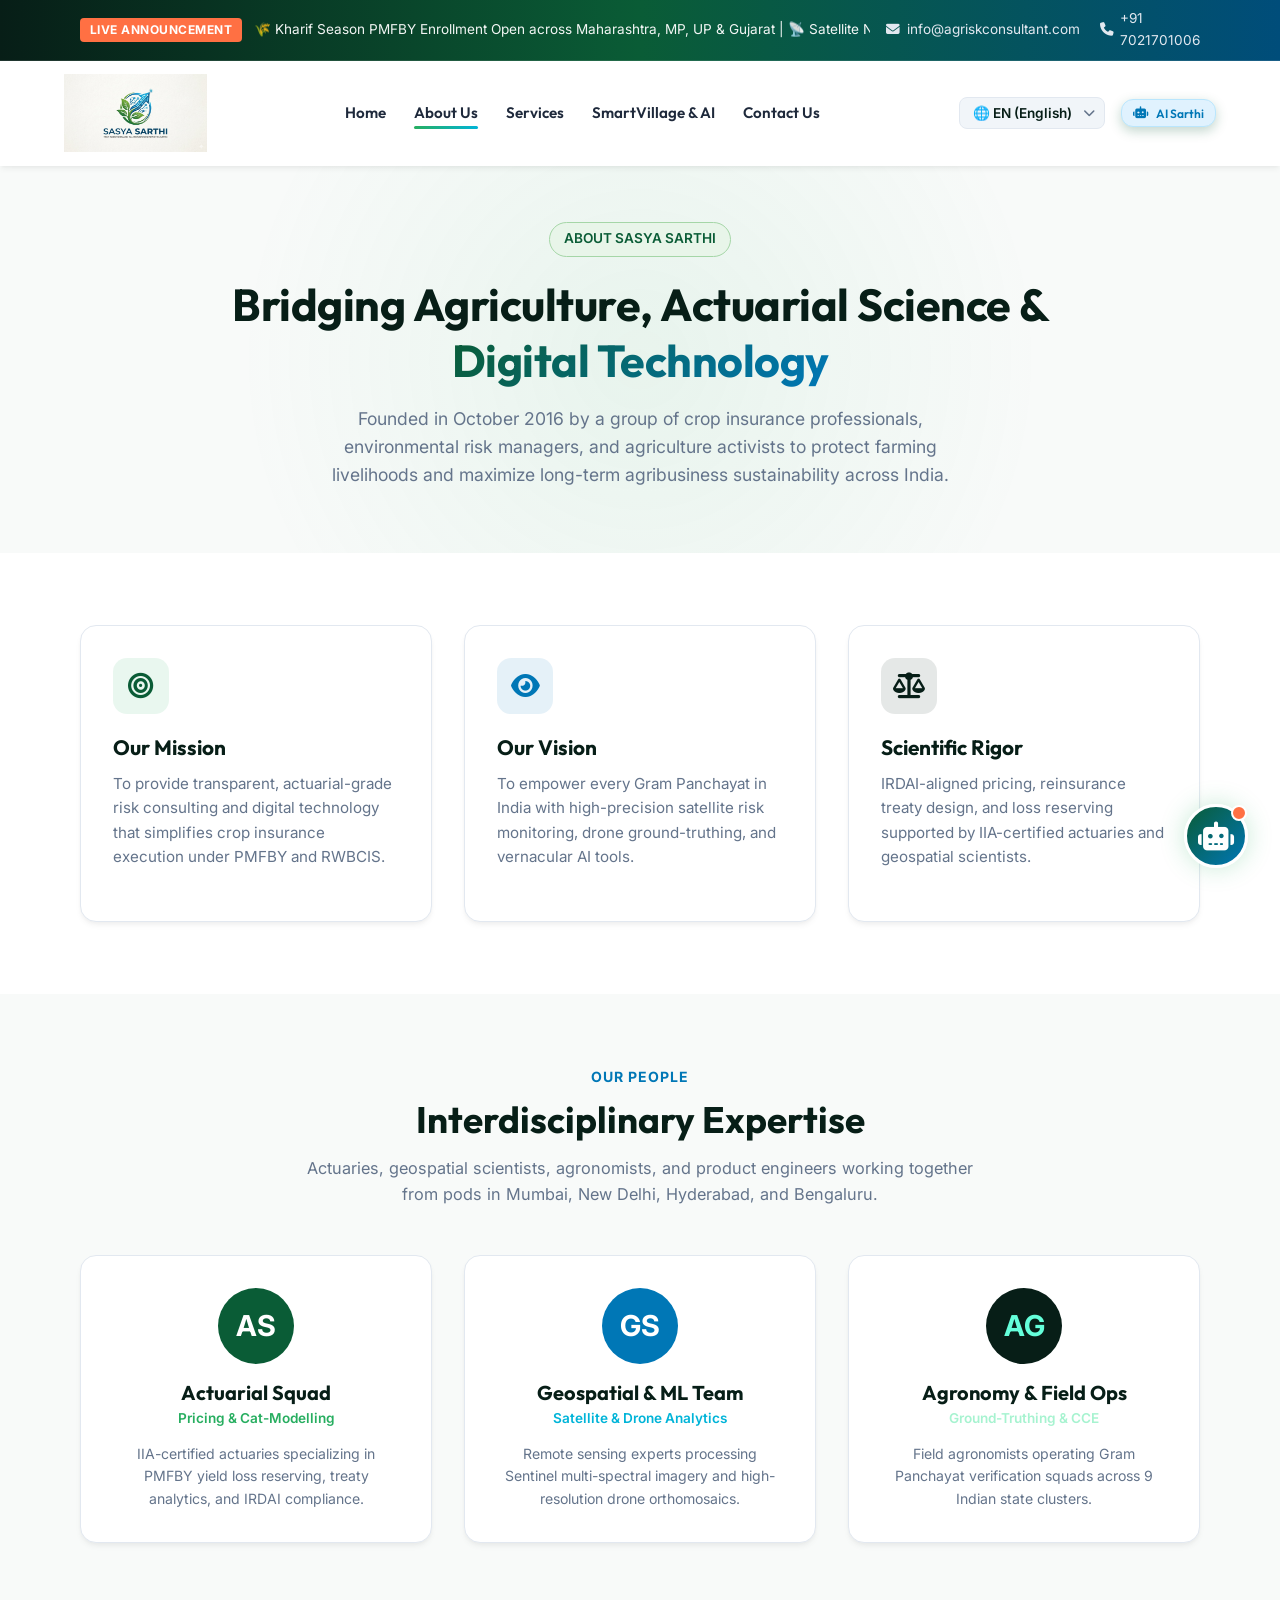
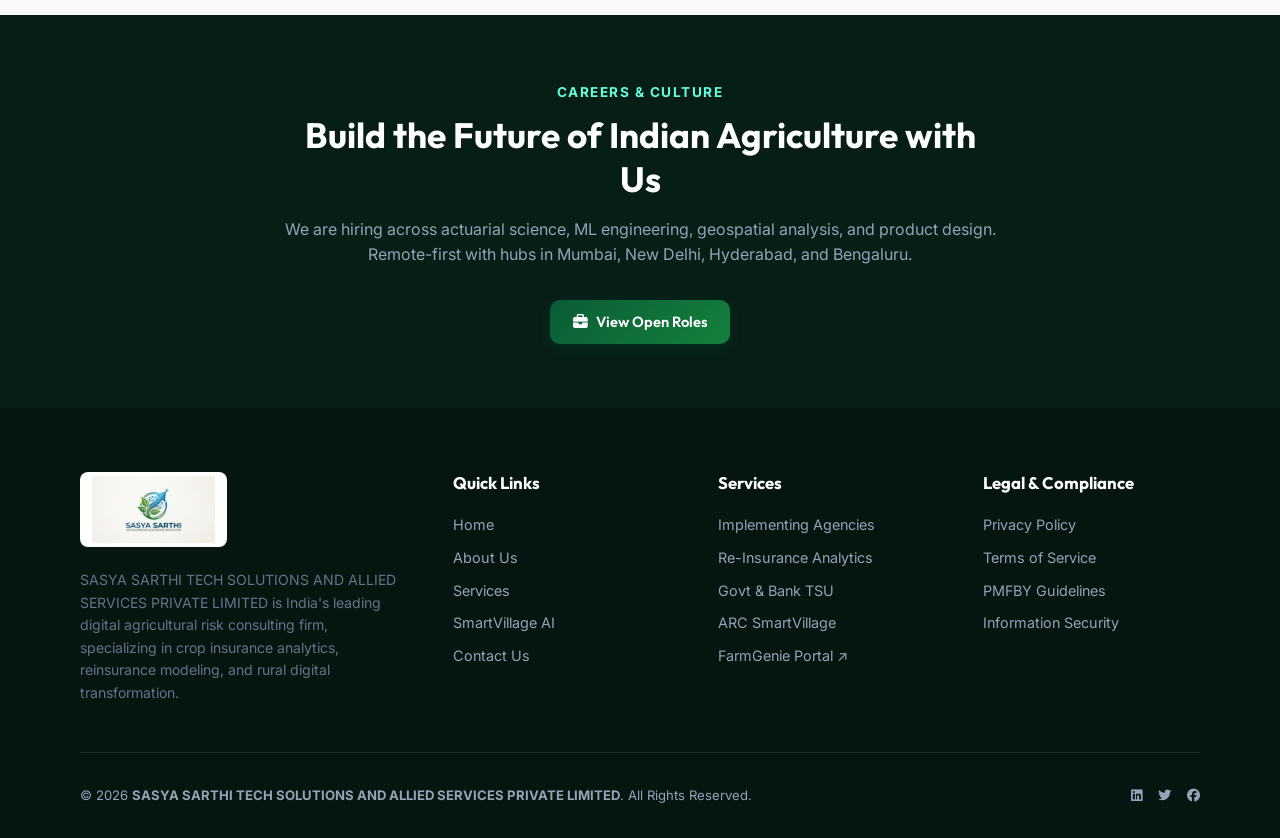
==== aboutus.html @ 22870b08 "Convert site to Multi-Page Application (MPA) with index.html, aboutus.html, services.html, smartvill" ====
<!DOCTYPE html>
<html lang="en">
<head>
  <meta charset="UTF-8">
  <meta name="viewport" content="width=device-width, initial-scale=1.0">
  <title>About Us | Sasya Sarthi Tech Solutions & Allied Services</title>
  <meta name="description" content="Learn about Sasya Sarthi Tech Solutions and Allied Services Private Limited — Founded in 2016 to bridge agriculture risk, actuarial modeling, and digital technology across India.">
  <meta name="keywords" content="About Sasya Sarthi, Agriculture Risk Consultant, Actuarial squad, PMFBY experts, Agronomy team">
  <meta name="robots" content="index, follow">

  <!-- Open Graph Meta -->
  <meta property="og:title" content="About Us | Sasya Sarthi Tech Solutions">
  <meta property="og:description" content="Actuaries, geospatial scientists, agronomists, and product engineers united by an obsession with better outcomes for Indian agriculture.">
  <meta property="og:type" content="website">
  <meta property="og:url" content="https://www.sasyasarthi.com/aboutus.html">
  <meta property="og:image" content="assets/official_logo.jpg">

  <!-- Google Fonts -->
  <link rel="preconnect" href="https://fonts.googleapis.com">
  <link rel="preconnect" href="https://fonts.gstatic.com" crossorigin>
  <link href="https://fonts.googleapis.com/css2?family=Inter:wght@300;400;500;600;700;800&family=Outfit:wght@400;500;600;700;800;900&display=swap" rel="stylesheet">

  <!-- FontAwesome Icons -->
  <link rel="stylesheet" href="https://cdnjs.cloudflare.com/ajax/libs/font-awesome/6.4.0/css/all.min.css">

  <!-- Custom Stylesheet -->
  <link rel="stylesheet" href="css/styles.css">
  <link rel="icon" href="assets/official_logo.jpg" type="image/jpeg">
</head>
<body>

  <!-- Top Notification & Announcement Ticker Bar -->
  <div class="top-ticker-bar">
    <div class="container top-ticker-content">
      <div class="ticker-left">
        <span class="ticker-badge">LIVE ANNOUNCEMENT</span>
        <span class="ticker-text">🌾 Kharif Season PMFBY Enrollment Open across Maharashtra, MP, UP &amp; Gujarat | 📡 Satellite NDVI Risk Monitoring Live | 🤖 Try Sasya AI Sarthi Chatbot</span>
      </div>
      <div class="top-contacts">
        <a href="mailto:info@agriskconsultant.com"><i class="fa-solid fa-envelope"></i> info@agriskconsultant.com</a>
        <a href="tel:+917021701006"><i class="fa-solid fa-phone"></i> +91 7021701006</a>
      </div>
    </div>
  </div>

  <!-- Main Navigation Header -->
  <header class="main-header">
    <div class="container navbar">
      <a href="index.html" class="brand-logo" title="Sasya Sarthi Tech Solutions">
        <img src="assets/official_logo.jpg" alt="Sasya Sarthi Tech Solutions Logo">
      </a>

      <ul class="nav-menu">
        <li><a href="index.html" class="nav-link" data-i18n="navHome">Home</a></li>
        <li><a href="aboutus.html" class="nav-link active">About Us</a></li>
        <li><a href="services.html" class="nav-link" data-i18n="navServices">Services</a></li>
        <li><a href="smartvillage.html" class="nav-link" data-i18n="navSmartVillage">SmartVillage &amp; AI</a></li>
        <li><a href="contact.html" class="nav-link" data-i18n="navContact">Contact Us</a></li>
      </ul>

      <div class="header-actions">
        <div class="lang-selector">
          <select id="langSelect" class="lang-select" aria-label="Select Language">
            <option value="en">🌐 EN (English)</option>
            <option value="hi">🇮🇳 HI (हिंदी)</option>
            <option value="mr">🚩 MR (मराठी)</option>
            <option value="te">🌾 TE (తెలుగు)</option>
          </select>
          <i class="fa-solid fa-chevron-down lang-icon"></i>
        </div>

        <button class="btn btn-primary btn-sm prompt-pill" data-prompt="Hello Sasya AI Sarthi! Tell me about the founding mission of Sasya Sarthi.">
          <i class="fa-solid fa-robot"></i> AI Sarthi
        </button>
      </div>
    </div>
  </header>

  <!-- Page Banner -->
  <section class="hero-section" style="padding: 3.5rem 0 4rem; text-align: center; background: radial-gradient(circle at 50% 50%, rgba(39, 174, 96, 0.08) 0%, transparent 60%), #F8FAF9;">
    <div class="container" style="max-width: 850px;">
      <span class="hero-badge">ABOUT SASYA SARTHI</span>
      <h1 class="hero-title" style="font-size: 2.8rem; margin-bottom: 1rem;">
        Bridging Agriculture, Actuarial Science &amp; <span class="text-gradient">Digital Technology</span>
      </h1>
      <p class="hero-subtitle" style="margin: 0 auto; font-size: 1.1rem;">
        Founded in October 2016 by a group of crop insurance professionals, environmental risk managers, and agriculture activists to protect farming livelihoods and maximize long-term agribusiness sustainability across India.
      </p>
    </div>
  </section>

  <!-- Mission & Vision Pillars -->
  <section style="padding: 4.5rem 0; background: #FFFFFF;">
    <div class="container">
      <div class="service-card-grid" style="grid-template-columns: repeat(3, 1fr);">
        <div class="service-card" style="padding: 2rem;">
          <div class="service-icon"><i class="fa-solid fa-bullseye"></i></div>
          <h3 class="service-title">Our Mission</h3>
          <p class="service-desc">To provide transparent, actuarial-grade risk consulting and digital technology that simplifies crop insurance execution under PMFBY and RWBCIS.</p>
        </div>

        <div class="service-card" style="padding: 2rem;">
          <div class="service-icon" style="background: rgba(0, 119, 182, 0.1); color: var(--tech-blue);"><i class="fa-solid fa-eye"></i></div>
          <h3 class="service-title">Our Vision</h3>
          <p class="service-desc">To empower every Gram Panchayat in India with high-precision satellite risk monitoring, drone ground-truthing, and vernacular AI tools.</p>
        </div>

        <div class="service-card" style="padding: 2rem;">
          <div class="service-icon" style="background: rgba(7, 30, 23, 0.1); color: var(--primary-dark);"><i class="fa-solid fa-scale-balanced"></i></div>
          <h3 class="service-title">Scientific Rigor</h3>
          <p class="service-desc">IRDAI-aligned pricing, reinsurance treaty design, and loss reserving supported by IIA-certified actuaries and geospatial scientists.</p>
        </div>
      </div>
    </div>
  </section>

  <!-- Team Breakdown -->
  <section style="padding: 4.5rem 0; background: var(--bg-light);">
    <div class="container">
      <div class="section-header">
        <span class="section-tag">OUR PEOPLE</span>
        <h2 class="section-title">Interdisciplinary Expertise</h2>
        <p class="section-desc">Actuaries, geospatial scientists, agronomists, and product engineers working together from pods in Mumbai, New Delhi, Hyderabad, and Bengaluru.</p>
      </div>

      <div class="service-card-grid" style="grid-template-columns: repeat(3, 1fr);">
        <div class="service-card" style="text-align: center; align-items: center;">
          <div style="width: 76px; height: 76px; border-radius: 50%; background: var(--primary-green); color: #FFFFFF; font-size: 1.8rem; font-weight: 700; display: flex; align-items: center; justify-content: center; margin-bottom: 1rem;">
            AS
          </div>
          <h3 style="font-size: 1.25rem; margin-bottom: 0.2rem;">Actuarial Squad</h3>
          <p style="font-size: 0.85rem; color: var(--primary-leaf); font-weight: 600; margin-bottom: 0.8rem;">Pricing &amp; Cat-Modelling</p>
          <p style="font-size: 0.88rem; color: var(--text-muted);">IIA-certified actuaries specializing in PMFBY yield loss reserving, treaty analytics, and IRDAI compliance.</p>
        </div>

        <div class="service-card" style="text-align: center; align-items: center;">
          <div style="width: 76px; height: 76px; border-radius: 50%; background: var(--tech-blue); color: #FFFFFF; font-size: 1.8rem; font-weight: 700; display: flex; align-items: center; justify-content: center; margin-bottom: 1rem;">
            GS
          </div>
          <h3 style="font-size: 1.25rem; margin-bottom: 0.2rem;">Geospatial &amp; ML Team</h3>
          <p style="font-size: 0.85rem; color: var(--tech-cyan); font-weight: 600; margin-bottom: 0.8rem;">Satellite &amp; Drone Analytics</p>
          <p style="font-size: 0.88rem; color: var(--text-muted);">Remote sensing experts processing Sentinel multi-spectral imagery and high-resolution drone orthomosaics.</p>
        </div>

        <div class="service-card" style="text-align: center; align-items: center;">
          <div style="width: 76px; height: 76px; border-radius: 50%; background: var(--primary-dark); color: #64FFDA; font-size: 1.8rem; font-weight: 700; display: flex; align-items: center; justify-content: center; margin-bottom: 1rem;">
            AG
          </div>
          <h3 style="font-size: 1.25rem; margin-bottom: 0.2rem;">Agronomy &amp; Field Ops</h3>
          <p style="font-size: 0.85rem; color: #A7F3D0; font-weight: 600; margin-bottom: 0.8rem;">Ground-Truthing &amp; CCE</p>
          <p style="font-size: 0.88rem; color: var(--text-muted);">Field agronomists operating Gram Panchayat verification squads across 9 Indian state clusters.</p>
        </div>
      </div>
    </div>
  </section>

  <!-- Careers Banner -->
  <section style="padding: 4rem 0; background: #071E17; color: #FFFFFF; text-align: center;">
    <div class="container" style="max-width: 750px;">
      <span style="color: #64FFDA; font-size: 0.85rem; font-weight: 700; letter-spacing: 1.5px; text-transform: uppercase;">CAREERS &amp; CULTURE</span>
      <h2 style="font-size: 2.2rem; color: #FFFFFF; margin: 0.5rem 0 1rem;">Build the Future of Indian Agriculture with Us</h2>
      <p style="color: #94A3B8; font-size: 1rem; margin-bottom: 2rem;">
        We are hiring across actuarial science, ML engineering, geospatial analysis, and product design. Remote-first with hubs in Mumbai, New Delhi, Hyderabad, and Bengaluru.
      </p>
      <a href="mailto:careers@sasyasarthi.in" class="btn btn-primary">
        <i class="fa-solid fa-briefcase"></i> View Open Roles
      </a>
    </div>
  </section>

  <!-- Main Footer -->
  <footer class="main-footer">
    <div class="container">
      <div class="footer-grid">
        <div class="footer-brand">
          <img src="assets/official_logo.jpg" alt="Sasya Sarthi Logo" style="height: 75px; background: #FFFFFF; padding: 4px 12px; border-radius: 8px;">
          <p>
            SASYA SARTHI TECH SOLUTIONS AND ALLIED SERVICES PRIVATE LIMITED is India's leading digital agricultural risk consulting firm, specializing in crop insurance analytics, reinsurance modeling, and rural digital transformation.
          </p>
        </div>

        <div class="footer-col">
          <h4>Quick Links</h4>
          <ul class="footer-links">
            <li><a href="index.html">Home</a></li>
            <li><a href="aboutus.html">About Us</a></li>
            <li><a href="services.html">Services</a></li>
            <li><a href="smartvillage.html">SmartVillage AI</a></li>
            <li><a href="contact.html">Contact Us</a></li>
          </ul>
        </div>

        <div class="footer-col">
          <h4>Services</h4>
          <ul class="footer-links">
            <li><a href="services.html">Implementing Agencies</a></li>
            <li><a href="services.html">Re-Insurance Analytics</a></li>
            <li><a href="services.html">Govt &amp; Bank TSU</a></li>
            <li><a href="smartvillage.html">ARC SmartVillage</a></li>
            <li><a href="https://farmgenie.farm/" target="_blank">FarmGenie Portal ↗</a></li>
          </ul>
        </div>

        <div class="footer-col">
          <h4>Legal &amp; Compliance</h4>
          <ul class="footer-links">
            <li><a href="#">Privacy Policy</a></li>
            <li><a href="#">Terms of Service</a></li>
            <li><a href="#">PMFBY Guidelines</a></li>
            <li><a href="#">Information Security</a></li>
          </ul>
        </div>
      </div>

      <div class="footer-bottom">
        <div>
          &copy; 2026 <strong>SASYA SARTHI TECH SOLUTIONS AND ALLIED SERVICES PRIVATE LIMITED</strong>. All Rights Reserved.
        </div>
        <div style="display: flex; gap: 1rem;">
          <a href="#"><i class="fa-brands fa-linkedin"></i></a>
          <a href="#"><i class="fa-brands fa-twitter"></i></a>
          <a href="#"><i class="fa-brands fa-facebook"></i></a>
        </div>
      </div>
    </div>
  </footer>

  <!-- Floating AI Launcher -->
  <div id="aiLauncher" class="ai-launcher" title="Open Sasya AI Sarthi Chatbot">
    <i class="fa-solid fa-robot"></i>
    <div class="ai-badge-pulse"></div>
  </div>

  <!-- Interactive AI Drawer -->
  <div id="chatDrawer" class="chat-drawer">
    <div class="chat-header">
      <div class="chat-title">
        <div class="chat-avatar">🌾</div>
        <div>
          <h4 style="font-size: 0.95rem; margin: 0;">Sasya AI Sarthi</h4>
          <span class="chat-status">● Online | Agri-Risk Assistant</span>
        </div>
      </div>
      <button id="chatClose" class="chat-close" aria-label="Close Chat"><i class="fa-solid fa-xmark"></i></button>
    </div>

    <div id="chatBody" class="chat-body">
      <div class="msg msg-bot">
        Namaste! 🙏 I am <strong>Sasya AI Sarthi</strong>. How can I help you regarding Sasya Sarthi's corporate vision or team expertise?
        <div class="pills-container">
          <span class="prompt-pill" data-prompt="Tell me about the team at Sasya Sarthi">👥 Team Credentials</span>
          <span class="prompt-pill" data-prompt="What regulatory standards do you follow?">📜 IRDAI Compliance</span>
        </div>
      </div>
    </div>

    <div class="chat-footer">
      <input type="text" id="chatInput" class="chat-input" placeholder="Ask AI Sarthi a question...">
      <button id="chatSend" class="chat-send" aria-label="Send Message"><i class="fa-solid fa-paper-plane"></i></button>
    </div>
  </div>

  <script src="js/app.js"></script>
</body>
</html>
---- css/styles.css ----
/* ==========================================================================
   SASYA SARTHI TECH SOLUTIONS AND ALLIED SERVICES PRIVATE LIMITED
   Modern Design System & Styling Framework
   ========================================================================== */

@import url('https://fonts.googleapis.com/css2?family=Inter:wght@300;400;500;600;700;800&family=Outfit:wght@400;500;600;700;800;900&display=swap');

:root {
  /* Color Tokens */
  --primary-dark: #071E17;
  --primary-green: #0A5C36;
  --primary-leaf: #27AE60;
  --tech-blue: #0077B6;
  --tech-cyan: #00B4D8;
  --tech-light-blue: #E0F7FA;
  --accent-gold: #F39C12;
  --accent-saffron: #FF7043;
  --bg-light: #F8FAF9;
  --bg-card: #FFFFFF;
  --text-dark: #1E293B;
  --text-muted: #64748B;
  --border-light: #E2E8F0;
  
  /* Glassmorphism & Shadow Tokens */
  --glass-bg: opacity(0.85) saturate(180%);
  --shadow-sm: 0 4px 6px -1px rgba(0, 0, 0, 0.05), 0 2px 4px -1px rgba(0, 0, 0, 0.03);
  --shadow-md: 0 10px 15px -3px rgba(10, 92, 54, 0.08), 0 4px 6px -2px rgba(0, 0, 0, 0.04);
  --shadow-lg: 0 20px 25px -5px rgba(0, 119, 182, 0.12), 0 10px 10px -5px rgba(0, 0, 0, 0.04);
  --shadow-glow: 0 0 25px rgba(39, 174, 96, 0.25);
  
  /* Typography */
  --font-heading: 'Outfit', -apple-system, BlinkMacSystemFont, sans-serif;
  --font-body: 'Inter', -apple-system, BlinkMacSystemFont, sans-serif;
  
  /* Layout Transitions */
  --transition-fast: all 0.2s cubic-bezier(0.4, 0, 0.2, 1);
  --transition-normal: all 0.3s cubic-bezier(0.4, 0, 0.2, 1);
}

/* Reset & Global */
* {
  margin: 0;
  padding: 0;
  box-sizing: border-box;
}

html {
  scroll-behavior: smooth;
  font-size: 16px;
}

body {
  font-family: var(--font-body);
  background-color: var(--bg-light);
  color: var(--text-dark);
  line-height: 1.6;
  overflow-x: hidden;
}

h1, h2, h3, h4, h5, h6 {
  font-family: var(--font-heading);
  font-weight: 700;
  line-height: 1.25;
  color: var(--primary-dark);
}

a {
  text-decoration: none;
  color: inherit;
  transition: var(--transition-fast);
}

/* Container Utility */
.container {
  width: 90%;
  max-width: 1280px;
  margin: 0 auto;
  padding: 0 1rem;
}

/* Top Notification Ticker Bar */
.top-ticker-bar {
  background: linear-gradient(90deg, #071E17 0%, #0A5C36 50%, #004D7A 100%);
  color: #FFFFFF;
  font-size: 0.85rem;
  padding: 0.5rem 0;
  position: relative;
  z-index: 1010;
  border-bottom: 1px solid rgba(255, 255, 255, 0.1);
}

.top-ticker-content {
  display: flex;
  justify-content: space-between;
  align-items: center;
  gap: 1rem;
}

.ticker-left {
  display: flex;
  align-items: center;
  gap: 0.75rem;
  overflow: hidden;
  white-space: nowrap;
}

.ticker-badge {
  background: var(--accent-saffron);
  color: #FFFFFF;
  font-weight: 700;
  padding: 0.15rem 0.6rem;
  border-radius: 4px;
  font-size: 0.75rem;
  text-transform: uppercase;
  letter-spacing: 0.5px;
}

.ticker-text {
  animation: marquee 25s linear infinite;
  opacity: 0.95;
}

@keyframes marquee {
  0% { transform: translateX(0); }
  100% { transform: translateX(-50%); }
}

.top-contacts {
  display: flex;
  align-items: center;
  gap: 1.25rem;
}

.top-contacts a {
  color: #E2E8F0;
  display: flex;
  align-items: center;
  gap: 0.4rem;
}

.top-contacts a:hover {
  color: #64FFDA;
}

/* Main Navigation Header */
.main-header {
  position: sticky;
  top: 0;
  background: rgba(255, 255, 255, 0.95);
  backdrop-filter: blur(12px);
  z-index: 1000;
  box-shadow: var(--shadow-sm);
  transition: var(--transition-normal);
}

.navbar {
  display: flex;
  justify-content: space-between;
  align-items: center;
  padding: 0.85rem 0;
}

.brand-logo {
  display: flex;
  align-items: center;
  gap: 0.5rem;
  height: 78px;
}

.brand-logo img {
  height: 100%;
  width: auto;
  object-fit: contain;
}

.nav-menu {
  display: flex;
  align-items: center;
  gap: 1.75rem;
  list-style: none;
}

.nav-link {
  font-family: var(--font-heading);
  font-weight: 600;
  font-size: 0.95rem;
  color: var(--text-dark);
  position: relative;
  padding: 0.4rem 0;
}

.nav-link::after {
  content: '';
  position: absolute;
  bottom: 0;
  left: 0;
  width: 0;
  height: 2.5px;
  background: linear-gradient(90deg, var(--primary-leaf), var(--tech-cyan));
  transition: var(--transition-fast);
  border-radius: 2px;
}

.nav-link:hover::after,
.nav-link.active::after {
  width: 100%;
}

.header-actions {
  display: flex;
  align-items: center;
  gap: 1rem;
}

/* Custom Select Dropdown for Languages */
.lang-selector {
  position: relative;
}

.lang-select {
  appearance: none;
  background: #F1F5F9;
  border: 1px solid var(--border-light);
  border-radius: 8px;
  padding: 0.45rem 2rem 0.45rem 0.8rem;
  font-family: var(--font-body);
  font-weight: 600;
  font-size: 0.85rem;
  color: var(--primary-dark);
  cursor: pointer;
  outline: none;
  transition: var(--transition-fast);
}

.lang-select:hover {
  background: #E2E8F0;
}

.lang-icon {
  position: absolute;
  right: 0.6rem;
  top: 50%;
  transform: translateY(-50%);
  pointer-events: none;
  font-size: 0.75rem;
  color: var(--text-muted);
}

/* Modern Button System */
.btn {
  display: inline-flex;
  align-items: center;
  justify-content: center;
  gap: 0.5rem;
  padding: 0.65rem 1.4rem;
  border-radius: 10px;
  font-family: var(--font-heading);
  font-weight: 600;
  font-size: 0.92rem;
  cursor: pointer;
  border: none;
  transition: var(--transition-normal);
  outline: none;
}

.btn-primary {
  background: linear-gradient(135deg, var(--primary-green) 0%, #15803D 100%);
  color: #FFFFFF;
  box-shadow: 0 4px 12px rgba(10, 92, 54, 0.25);
}

.btn-primary:hover {
  transform: translateY(-2px);
  box-shadow: 0 6px 18px rgba(10, 92, 54, 0.35);
  background: linear-gradient(135deg, #0D7343 0%, #166534 100%);
}

.btn-tech {
  background: linear-gradient(135deg, var(--tech-blue) 0%, #0284C7 100%);
  color: #FFFFFF;
  box-shadow: 0 4px 12px rgba(0, 119, 182, 0.25);
}

.btn-tech:hover {
  transform: translateY(-2px);
  box-shadow: 0 6px 18px rgba(0, 119, 182, 0.35);
}

.btn-outline {
  background: transparent;
  border: 2px solid var(--primary-green);
  color: var(--primary-green);
}

.btn-outline:hover {
  background: var(--primary-green);
  color: #FFFFFF;
}

.btn-sm {
  padding: 0.45rem 0.9rem;
  font-size: 0.82rem;
  border-radius: 8px;
}

/* Hero Section */
.hero-section {
  position: relative;
  padding: 4.5rem 0 5.5rem;
  background: radial-gradient(circle at 80% 20%, rgba(0, 180, 216, 0.08) 0%, transparent 40%),
              radial-gradient(circle at 10% 80%, rgba(39, 174, 96, 0.08) 0%, transparent 40%),
              #F8FAF9;
  overflow: hidden;
}

.hero-grid {
  display: grid;
  grid-template-columns: 1.15fr 0.85fr;
  gap: 3.5rem;
  align-items: center;
}

.hero-badge {
  display: inline-flex;
  align-items: center;
  gap: 0.5rem;
  background: #E8F5E9;
  border: 1px solid #A5D6A7;
  padding: 0.35rem 0.9rem;
  border-radius: 20px;
  font-size: 0.85rem;
  font-weight: 600;
  color: var(--primary-green);
  margin-bottom: 1.25rem;
}

.hero-title {
  font-size: 3.1rem;
  letter-spacing: -0.5px;
  margin-bottom: 1.25rem;
  color: var(--primary-dark);
}

.text-gradient {
  background: linear-gradient(135deg, var(--primary-green) 0%, var(--tech-blue) 100%);
  -webkit-background-clip: text;
  -webkit-text-fill-color: transparent;
}

.hero-subtitle {
  font-size: 1.12rem;
  color: var(--text-muted);
  margin-bottom: 2rem;
  max-width: 620px;
}

.hero-cta-group {
  display: flex;
  align-items: center;
  gap: 1rem;
  flex-wrap: wrap;
  margin-bottom: 2.5rem;
}

.hero-trust-badges {
  display: flex;
  align-items: center;
  gap: 1.5rem;
  padding-top: 1.5rem;
  border-top: 1px solid var(--border-light);
}

.trust-item {
  display: flex;
  align-items: center;
  gap: 0.5rem;
  font-size: 0.88rem;
  font-weight: 600;
  color: var(--text-dark);
}

.trust-item i {
  color: var(--primary-leaf);
  font-size: 1.1rem;
}

.hero-visual {
  position: relative;
}

.hero-image-wrapper {
  position: relative;
  border-radius: 24px;
  overflow: hidden;
  box-shadow: var(--shadow-lg);
  border: 4px solid #FFFFFF;
}

.hero-image-wrapper img {
  width: 100%;
  height: 440px;
  object-fit: cover;
  display: block;
}

.hero-floating-card {
  position: absolute;
  bottom: -20px;
  left: -20px;
  background: rgba(255, 255, 255, 0.95);
  backdrop-filter: blur(10px);
  border: 1px solid rgba(255, 255, 255, 0.5);
  padding: 1.25rem;
  border-radius: 16px;
  box-shadow: var(--shadow-md);
  display: flex;
  align-items: center;
  gap: 1rem;
  max-width: 260px;
}

.floating-icon {
  width: 48px;
  height: 48px;
  border-radius: 12px;
  background: rgba(0, 180, 216, 0.12);
  color: var(--tech-blue);
  display: flex;
  align-items: center;
  justify-content: center;
  font-size: 1.4rem;
}

/* Impact Statistics Banner */
.stats-section {
  background: linear-gradient(135deg, #071E17 0%, #0A3C2A 100%);
  color: #FFFFFF;
  padding: 3rem 0;
  position: relative;
}

.stats-grid {
  display: grid;
  grid-template-columns: repeat(4, 1fr);
  gap: 2rem;
  text-align: center;
}

.stat-card {
  padding: 1.5rem 1rem;
  position: relative;
}

.stat-card:not(:last-child)::after {
  content: '';
  position: absolute;
  right: 0;
  top: 20%;
  height: 60%;
  width: 1px;
  background: rgba(255, 255, 255, 0.15);
}

.stat-number {
  font-family: var(--font-heading);
  font-size: 2.8rem;
  font-weight: 800;
  color: #64FFDA;
  margin-bottom: 0.25rem;
}

.stat-label {
  font-size: 0.92rem;
  color: #94A3B8;
  font-weight: 500;
}

/* Interactive Crop Risk & PMFBY Calculator Section */
.calculator-section {
  padding: 5rem 0;
  background: #FFFFFF;
}

.section-header {
  text-align: center;
  max-width: 700px;
  margin: 0 auto 3rem;
}

.section-tag {
  color: var(--tech-blue);
  font-weight: 700;
  font-size: 0.88rem;
  letter-spacing: 1px;
  text-transform: uppercase;
  margin-bottom: 0.5rem;
  display: block;
}

.section-title {
  font-size: 2.3rem;
  margin-bottom: 0.75rem;
}

.section-desc {
  color: var(--text-muted);
  font-size: 1.02rem;
}

.calc-box {
  background: var(--bg-light);
  border: 1px solid var(--border-light);
  border-radius: 20px;
  padding: 2.5rem;
  box-shadow: var(--shadow-md);
  display: grid;
  grid-template-columns: 1fr 1fr;
  gap: 3rem;
}

.calc-inputs {
  display: flex;
  flex-direction: column;
  gap: 1.25rem;
}

.form-group {
  display: flex;
  flex-direction: column;
  gap: 0.4rem;
}

.form-label {
  font-size: 0.9rem;
  font-weight: 600;
  color: var(--text-dark);
}

.form-control {
  width: 100%;
  padding: 0.7rem 1rem;
  border: 1.5px solid var(--border-light);
  border-radius: 10px;
  font-family: var(--font-body);
  font-size: 0.95rem;
  background: #FFFFFF;
  color: var(--text-dark);
  transition: var(--transition-fast);
}

.form-control:focus {
  outline: none;
  border-color: var(--primary-green);
  box-shadow: 0 0 0 3px rgba(39, 174, 96, 0.15);
}

.calc-results {
  background: #071E17;
  color: #FFFFFF;
  border-radius: 16px;
  padding: 2rem;
  display: flex;
  flex-direction: column;
  justify-content: space-between;
  box-shadow: var(--shadow-md);
}

.result-header {
  border-bottom: 1px solid rgba(255, 255, 255, 0.1);
  padding-bottom: 1rem;
  margin-bottom: 1.5rem;
}

.result-title {
  color: #64FFDA;
  font-size: 1.2rem;
  display: flex;
  align-items: center;
  gap: 0.5rem;
}

.result-grid {
  display: grid;
  grid-template-columns: 1fr 1fr;
  gap: 1.25rem;
  margin-bottom: 1.5rem;
}

.result-item {
  background: rgba(255, 255, 255, 0.05);
  padding: 1rem;
  border-radius: 10px;
  border: 1px solid rgba(255, 255, 255, 0.08);
}

.result-label {
  font-size: 0.8rem;
  color: #94A3B8;
  margin-bottom: 0.25rem;
}

.result-value {
  font-family: var(--font-heading);
  font-size: 1.4rem;
  font-weight: 700;
  color: #FFFFFF;
}

.risk-meter-container {
  background: rgba(255, 255, 255, 0.05);
  padding: 1rem;
  border-radius: 10px;
  margin-bottom: 1.5rem;
}

.risk-bar {
  height: 8px;
  background: #334155;
  border-radius: 4px;
  overflow: hidden;
  margin-top: 0.5rem;
}

.risk-fill {
  height: 100%;
  width: 35%;
  background: linear-gradient(90deg, #22C55E 0%, #EAB308 60%, #EF4444 100%);
  transition: width 0.5s ease;
}

/* Service Pillars Tabs */
.services-section {
  padding: 5rem 0;
  background: var(--bg-light);
}

.services-tabs {
  display: flex;
  justify-content: center;
  gap: 1rem;
  margin-bottom: 3rem;
  flex-wrap: wrap;
}

.tab-btn {
  padding: 0.8rem 1.6rem;
  border-radius: 12px;
  background: #FFFFFF;
  border: 1.5px solid var(--border-light);
  font-family: var(--font-heading);
  font-weight: 600;
  font-size: 0.95rem;
  color: var(--text-dark);
  cursor: pointer;
  transition: var(--transition-fast);
}

.tab-btn.active,
.tab-btn:hover {
  background: var(--primary-dark);
  color: #FFFFFF;
  border-color: var(--primary-dark);
  box-shadow: var(--shadow-sm);
}

.service-card-grid {
  display: grid;
  grid-template-columns: repeat(3, 1fr);
  gap: 2rem;
}

.service-card {
  background: #FFFFFF;
  border-radius: 16px;
  padding: 2rem;
  border: 1px solid var(--border-light);
  box-shadow: var(--shadow-sm);
  transition: var(--transition-normal);
  display: flex;
  flex-direction: column;
  justify-content: space-between;
}

.service-card:hover {
  transform: translateY(-5px);
  box-shadow: var(--shadow-md);
  border-color: var(--primary-leaf);
}

.service-icon {
  width: 56px;
  height: 56px;
  border-radius: 14px;
  background: rgba(39, 174, 96, 0.1);
  color: var(--primary-green);
  display: flex;
  align-items: center;
  justify-content: center;
  font-size: 1.6rem;
  margin-bottom: 1.25rem;
}

.service-title {
  font-size: 1.3rem;
  margin-bottom: 0.75rem;
}

.service-desc {
  color: var(--text-muted);
  font-size: 0.95rem;
  margin-bottom: 1.25rem;
}

.service-list {
  list-style: none;
  margin-bottom: 1.5rem;
}

.service-list li {
  font-size: 0.88rem;
  color: var(--text-dark);
  padding: 0.35rem 0;
  display: flex;
  align-items: center;
  gap: 0.5rem;
}

.service-list li i {
  color: var(--primary-leaf);
}

/* Satellite & IoT Tech Showcase */
.tech-showcase {
  padding: 5rem 0;
  background: #FFFFFF;
}

.tech-grid {
  display: grid;
  grid-template-columns: 1fr 1fr;
  gap: 3.5rem;
  align-items: center;
}

.tech-visual {
  position: relative;
  border-radius: 20px;
  overflow: hidden;
  box-shadow: var(--shadow-lg);
}

.tech-visual img {
  width: 100%;
  height: 400px;
  object-fit: cover;
  display: block;
}

.tech-overlay {
  position: absolute;
  top: 1rem;
  right: 1rem;
  background: rgba(7, 30, 23, 0.85);
  backdrop-filter: blur(8px);
  color: #FFFFFF;
  padding: 0.75rem 1.25rem;
  border-radius: 10px;
  font-size: 0.85rem;
  border: 1px solid rgba(255, 255, 255, 0.15);
}

/* Interactive Satellite Index Selector */
.satellite-controls {
  display: flex;
  gap: 0.5rem;
  margin-top: 1rem;
}

.sat-btn {
  padding: 0.4rem 0.8rem;
  border-radius: 6px;
  border: 1px solid #CBD5E1;
  background: #F8FAF9;
  font-size: 0.8rem;
  font-weight: 600;
  cursor: pointer;
}

.sat-btn.active {
  background: var(--tech-blue);
  color: #FFFFFF;
  border-color: var(--tech-blue);
}

/* Contact & Consultation Booking Modal & Section */
.contact-section {
  padding: 5rem 0;
  background: linear-gradient(180deg, #F8FAF9 0%, #E2E8F0 100%);
}

.contact-grid {
  display: grid;
  grid-template-columns: 0.9fr 1.1fr;
  gap: 3rem;
  background: #FFFFFF;
  border-radius: 24px;
  padding: 3rem;
  box-shadow: var(--shadow-lg);
}

.contact-info {
  display: flex;
  flex-direction: column;
  justify-content: space-between;
}

.info-item {
  display: flex;
  align-items: flex-start;
  gap: 1rem;
  margin-bottom: 1.5rem;
}

.info-icon {
  width: 44px;
  height: 44px;
  border-radius: 10px;
  background: #E0F2FE;
  color: var(--tech-blue);
  display: flex;
  align-items: center;
  justify-content: center;
  font-size: 1.2rem;
  flex-shrink: 0;
}

.info-text h4 {
  font-size: 1rem;
  margin-bottom: 0.2rem;
}

.info-text p {
  color: var(--text-muted);
  font-size: 0.9rem;
}

/* Floating AI Sarthi Drawer & Launcher */
.ai-launcher {
  position: fixed;
  bottom: 2rem;
  right: 2rem;
  width: 64px;
  height: 64px;
  border-radius: 50%;
  background: linear-gradient(135deg, var(--primary-green) 0%, var(--tech-blue) 100%);
  color: #FFFFFF;
  display: flex;
  align-items: center;
  justify-content: center;
  font-size: 1.8rem;
  box-shadow: var(--shadow-glow);
  cursor: pointer;
  z-index: 1000;
  transition: var(--transition-normal);
  border: 3px solid #FFFFFF;
}

.ai-launcher:hover {
  transform: scale(1.08) rotate(5deg);
}

.ai-badge-pulse {
  position: absolute;
  top: -2px;
  right: -2px;
  width: 16px;
  height: 16px;
  border-radius: 50%;
  background: var(--accent-saffron);
  border: 2px solid #FFFFFF;
  animation: pulse 1.8s infinite;
}

@keyframes pulse {
  0% { transform: scale(0.95); box-shadow: 0 0 0 0 rgba(255, 112, 67, 0.7); }
  70% { transform: scale(1.1); box-shadow: 0 0 0 10px rgba(255, 112, 67, 0); }
  100% { transform: scale(0.95); box-shadow: 0 0 0 0 rgba(255, 112, 67, 0); }
}

/* Chatbot Modal Drawer */
.chat-drawer {
  position: fixed;
  bottom: 6rem;
  right: 2rem;
  width: 380px;
  height: 540px;
  background: #FFFFFF;
  border-radius: 20px;
  box-shadow: 0 20px 40px rgba(0, 0, 0, 0.2);
  display: flex;
  flex-direction: column;
  z-index: 1001;
  overflow: hidden;
  transform: translateY(20px) scale(0.95);
  opacity: 0;
  pointer-events: none;
  transition: var(--transition-normal);
  border: 1px solid var(--border-light);
}

.chat-drawer.active {
  transform: translateY(0) scale(1);
  opacity: 1;
  pointer-events: all;
}

.chat-header {
  background: linear-gradient(135deg, #071E17 0%, #0A5C36 100%);
  color: #FFFFFF;
  padding: 1rem 1.25rem;
  display: flex;
  align-items: center;
  justify-content: space-between;
}

.chat-title {
  display: flex;
  align-items: center;
  gap: 0.75rem;
}

.chat-avatar {
  width: 38px;
  height: 38px;
  border-radius: 50%;
  background: #64FFDA;
  color: #071E17;
  display: flex;
  align-items: center;
  justify-content: center;
  font-size: 1.2rem;
  font-weight: 700;
}

.chat-status {
  font-size: 0.75rem;
  color: #A7F3D0;
}

.chat-close {
  background: transparent;
  border: none;
  color: #FFFFFF;
  font-size: 1.2rem;
  cursor: pointer;
  opacity: 0.8;
}

.chat-close:hover {
  opacity: 1;
}

.chat-body {
  flex: 1;
  padding: 1rem;
  overflow-y: auto;
  display: flex;
  flex-direction: column;
  gap: 0.8rem;
  background: #F8FAF9;
}

.msg {
  max-width: 82%;
  padding: 0.75rem 1rem;
  border-radius: 14px;
  font-size: 0.88rem;
  line-height: 1.45;
}

.msg-bot {
  background: #FFFFFF;
  color: var(--text-dark);
  align-self: flex-start;
  border-bottom-left-radius: 4px;
  box-shadow: 0 2px 4px rgba(0, 0, 0, 0.04);
  border: 1px solid var(--border-light);
}

.msg-user {
  background: var(--primary-green);
  color: #FFFFFF;
  align-self: flex-end;
  border-bottom-right-radius: 4px;
}

.pills-container {
  display: flex;
  flex-wrap: wrap;
  gap: 0.4rem;
  margin-top: 0.5rem;
}

.prompt-pill {
  background: #E0F2FE;
  color: var(--tech-blue);
  font-size: 0.75rem;
  font-weight: 600;
  padding: 0.35rem 0.7rem;
  border-radius: 12px;
  cursor: pointer;
  border: 1px solid #BAE6FD;
  transition: var(--transition-fast);
}

.prompt-pill:hover {
  background: var(--tech-blue);
  color: #FFFFFF;
}

.chat-footer {
  padding: 0.75rem 1rem;
  background: #FFFFFF;
  border-top: 1px solid var(--border-light);
  display: flex;
  gap: 0.5rem;
}

.chat-input {
  flex: 1;
  padding: 0.6rem 0.9rem;
  border: 1px solid var(--border-light);
  border-radius: 20px;
  font-family: var(--font-body);
  font-size: 0.88rem;
  outline: none;
}

.chat-input:focus {
  border-color: var(--primary-green);
}

.chat-send {
  width: 38px;
  height: 38px;
  border-radius: 50%;
  background: var(--primary-green);
  color: #FFFFFF;
  border: none;
  cursor: pointer;
  display: flex;
  align-items: center;
  justify-content: center;
}

/* Footer Section */
.main-footer {
  background: #051610;
  color: #94A3B8;
  padding: 4rem 0 2rem;
  font-size: 0.9rem;
}

.footer-grid {
  display: grid;
  grid-template-columns: 1.5fr repeat(3, 1fr);
  gap: 3rem;
  margin-bottom: 3rem;
}

.footer-brand p {
  margin-top: 1rem;
  color: #64748B;
  font-size: 0.88rem;
}

.footer-col h4 {
  color: #FFFFFF;
  font-size: 1.05rem;
  margin-bottom: 1.25rem;
}

.footer-links {
  list-style: none;
  display: flex;
  flex-direction: column;
  gap: 0.6rem;
}

.footer-links a:hover {
  color: #64FFDA;
}

.footer-bottom {
  border-top: 1px solid rgba(255, 255, 255, 0.1);
  padding-top: 2rem;
  display: flex;
  justify-content: space-between;
  align-items: center;
  font-size: 0.82rem;
}

}

/* Testimonials Grid */
.testimonial-grid {
  display: grid;
  grid-template-columns: repeat(3, 1fr);
  gap: 2rem;
  margin-top: 2rem;
}

.testimonial-card {
  background: #FFFFFF;
  border: 1px solid var(--border-light);
  border-radius: 16px;
  padding: 2rem;
  box-shadow: var(--shadow-sm);
  display: flex;
  flex-direction: column;
  justify-content: space-between;
  transition: var(--transition-normal);
}

.testimonial-card:hover {
  transform: translateY(-4px);
  box-shadow: var(--shadow-md);
  border-color: var(--primary-leaf);
}

.quote-icon {
  color: var(--tech-cyan);
  font-size: 2rem;
  margin-bottom: 1rem;
  opacity: 0.6;
}

.quote-text {
  font-size: 0.95rem;
  color: var(--text-dark);
  font-style: italic;
  line-height: 1.6;
  margin-bottom: 1.5rem;
}

.author-info h4 {
  font-size: 0.95rem;
  color: var(--primary-dark);
  margin-bottom: 0.2rem;
}

.author-info p {
  font-size: 0.82rem;
  color: var(--text-muted);
}

/* FAQ Accordion */
.faq-container {
  max-width: 800px;
  margin: 2rem auto 0;
  display: flex;
  flex-direction: column;
  gap: 1rem;
}

.faq-item {
  background: #FFFFFF;
  border: 1px solid var(--border-light);
  border-radius: 12px;
  overflow: hidden;
  box-shadow: var(--shadow-sm);
}

.faq-question {
  padding: 1.25rem 1.5rem;
  font-family: var(--font-heading);
  font-weight: 600;
  font-size: 1.02rem;
  color: var(--primary-dark);
  cursor: pointer;
  display: flex;
  justify-content: space-between;
  align-items: center;
  user-select: none;
  background: #FFFFFF;
  transition: var(--transition-fast);
}

.faq-question:hover {
  background: #F8FAF9;
}

.faq-answer {
  padding: 0 1.5rem 1.25rem;
  font-size: 0.92rem;
  color: var(--text-muted);
  line-height: 1.6;
  display: none;
}

.faq-item.active .faq-answer {
  display: block;
}

.faq-item.active .faq-icon {
  transform: rotate(180deg);
}

.faq-icon {
  transition: transform 0.3s ease;
  color: var(--primary-green);
}

/* Enterprise API Grid */
.api-badge-grid {
  display: flex;
  flex-wrap: wrap;
  gap: 0.8rem;
  margin-top: 1.2rem;
}

.api-badge-item {
  background: #071E17;
  color: #64FFDA;
  border: 1px solid rgba(100, 255, 218, 0.2);
  padding: 0.5rem 1rem;
  border-radius: 8px;
  font-family: monospace;
  font-size: 0.85rem;
  display: flex;
  align-items: center;
  gap: 0.5rem;
}

/* Responsive Media Queries */
@media (max-width: 992px) {
  .hero-grid,
  .calc-box,
  .tech-grid,
  .contact-grid {
    grid-template-columns: 1fr;
  }
  
  .stats-grid {
    grid-template-columns: repeat(2, 1fr);
  }
  
  .service-card-grid,
  .testimonial-grid {
    grid-template-columns: 1fr 1fr;
  }
  
  .nav-menu {
    display: none; /* Can add burger menu for mobile */
  }
  
  .hero-title {
    font-size: 2.3rem;
  }
}

@media (max-width: 640px) {
  .service-card-grid,
  .testimonial-grid,
  .stats-grid,
  .footer-grid {
    grid-template-columns: 1fr;
  }
  
  .chat-drawer {
    width: 90%;
    right: 5%;
    bottom: 5rem;
  }
}
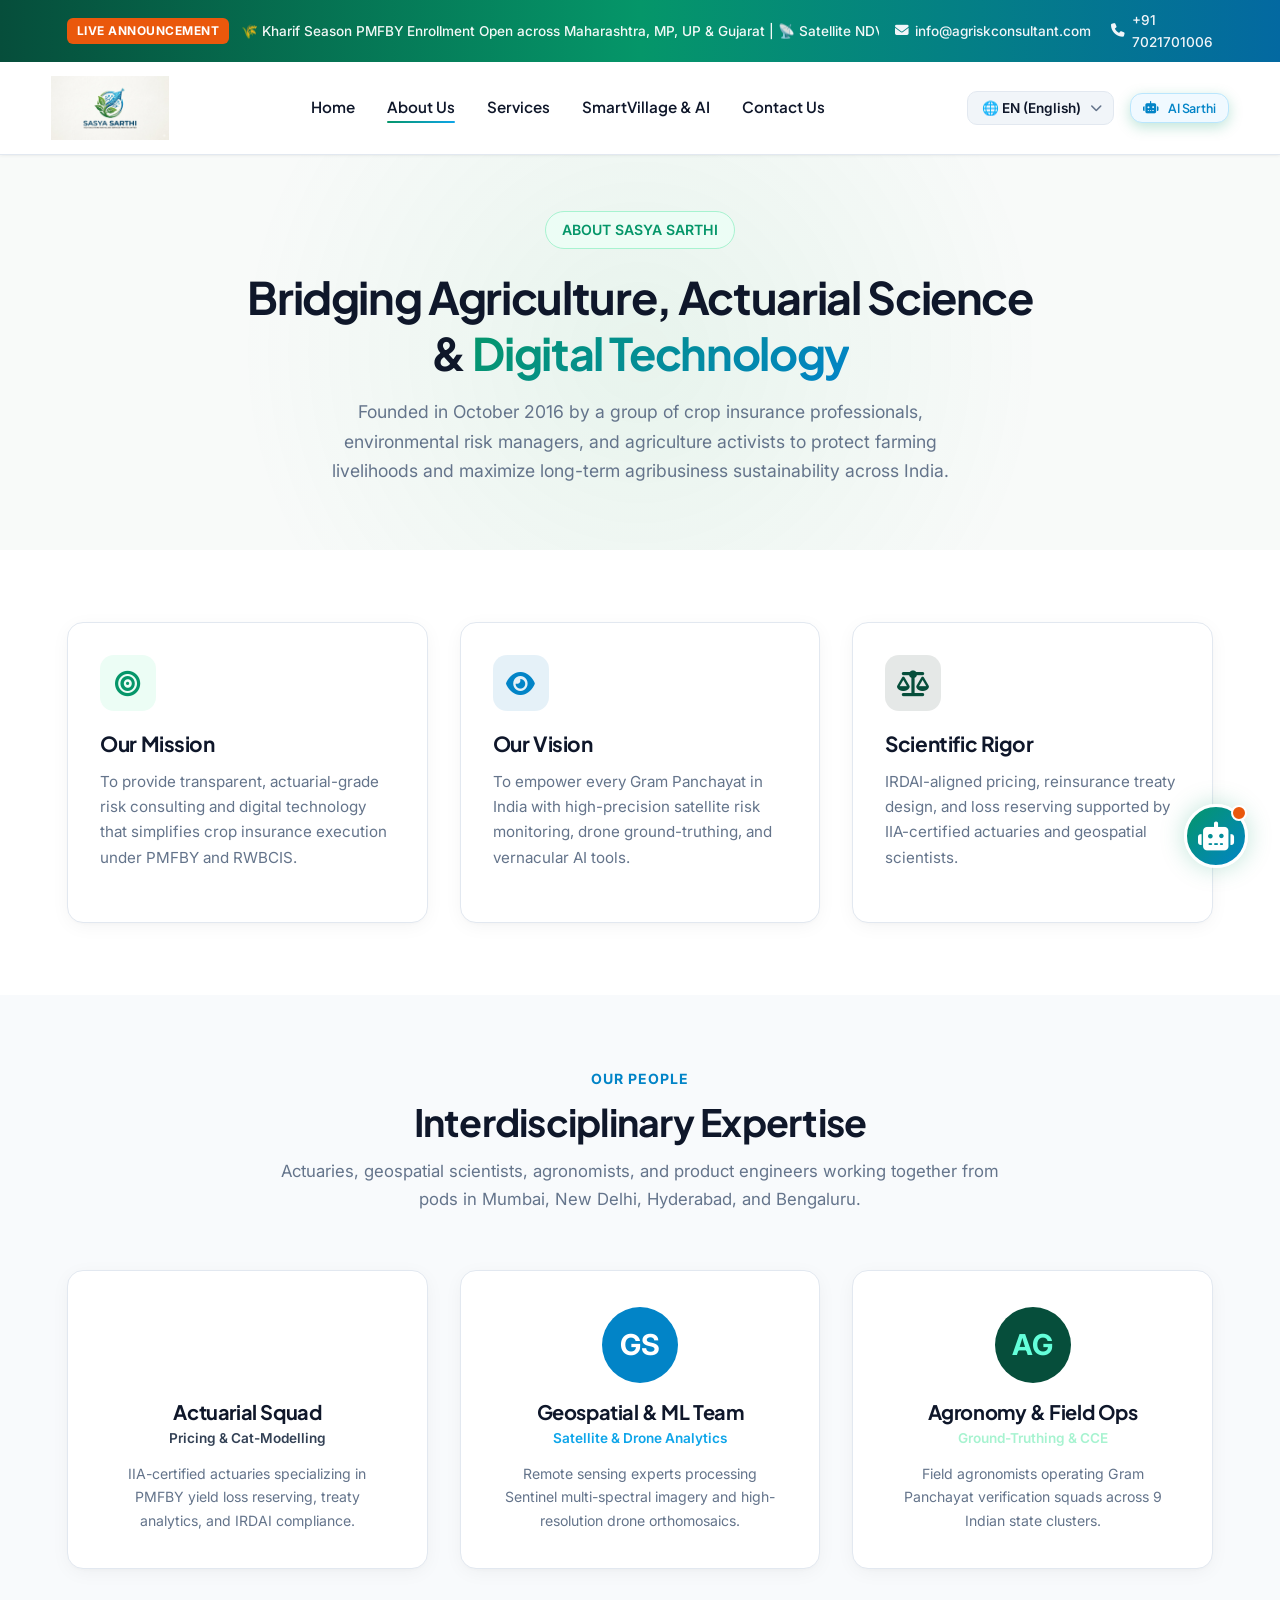
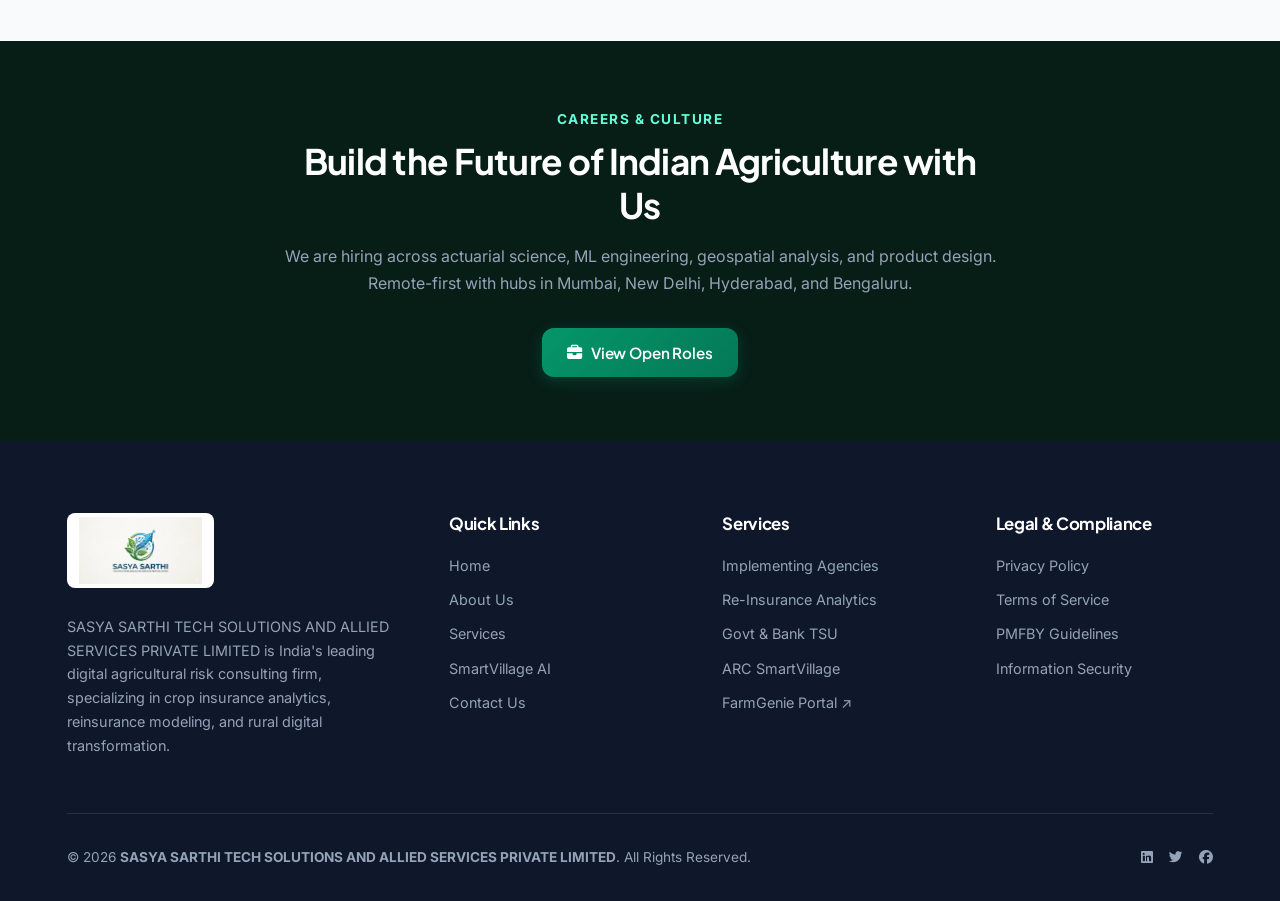
==== commit 828147f2: "Enterprise UX/UI Design Overhaul: 2-font system (Plus Jakarta Sans + Inter), modern Tailwind color p" ====
--- a/aboutus.html
+++ b/aboutus.html
@@ -71,6 +71,10 @@
 
         <button class="btn btn-primary btn-sm prompt-pill" data-prompt="Hello Sasya AI Sarthi! Tell me about the founding mission of Sasya Sarthi.">
           <i class="fa-solid fa-robot"></i> AI Sarthi
+        </button>
+
+        <button id="mobileToggle" class="mobile-toggle" aria-label="Toggle Navigation">
+          <i class="fa-solid fa-bars"></i>
         </button>
       </div>
     </div>
--- a/css/styles.css
+++ b/css/styles.css
@@ -1,43 +1,51 @@
 /* ==========================================================================
    SASYA SARTHI TECH SOLUTIONS AND ALLIED SERVICES PRIVATE LIMITED
-   Modern Design System & Styling Framework
+   Enterprise Modern Design System & Styling Framework
    ========================================================================== */
 
-@import url('https://fonts.googleapis.com/css2?family=Inter:wght@300;400;500;600;700;800&family=Outfit:wght@400;500;600;700;800;900&display=swap');
+@import url('https://fonts.googleapis.com/css2?family=Inter:wght@400;500;600;700&family=Plus+Jakarta+Sans:wght@500;600;700;800&display=swap');
 
 :root {
-  /* Color Tokens */
-  --primary-dark: #071E17;
-  --primary-green: #0A5C36;
-  --primary-leaf: #27AE60;
-  --tech-blue: #0077B6;
-  --tech-cyan: #00B4D8;
-  --tech-light-blue: #E0F7FA;
-  --accent-gold: #F39C12;
-  --accent-saffron: #FF7043;
-  --bg-light: #F8FAF9;
-  --bg-card: #FFFFFF;
-  --text-dark: #1E293B;
-  --text-muted: #64748B;
-  --border-light: #E2E8F0;
+  /* Professional Enterprise Color System (Tailwind/Material hex standard) */
+  --primary-brand: #059669;       /* Emerald 600 */
+  --primary-hover: #047857;       /* Emerald 700 */
+  --primary-dark: #064E3B;        /* Emerald 900 */
+  --primary-light: #ECFDF5;       /* Emerald 50 */
   
-  /* Glassmorphism & Shadow Tokens */
-  --glass-bg: opacity(0.85) saturate(180%);
-  --shadow-sm: 0 4px 6px -1px rgba(0, 0, 0, 0.05), 0 2px 4px -1px rgba(0, 0, 0, 0.03);
-  --shadow-md: 0 10px 15px -3px rgba(10, 92, 54, 0.08), 0 4px 6px -2px rgba(0, 0, 0, 0.04);
-  --shadow-lg: 0 20px 25px -5px rgba(0, 119, 182, 0.12), 0 10px 10px -5px rgba(0, 0, 0, 0.04);
-  --shadow-glow: 0 0 25px rgba(39, 174, 96, 0.25);
+  --tech-blue: #0284C7;           /* Sky 600 */
+  --tech-cyan: #0EA5E9;           /* Sky 500 */
+  --tech-light: #F0F9FF;          /* Sky 50 */
   
-  /* Typography */
-  --font-heading: 'Outfit', -apple-system, BlinkMacSystemFont, sans-serif;
+  --accent-amber: #D97706;        /* Amber 600 */
+  --accent-saffron: #EA580C;      /* Orange 600 */
+  
+  --bg-slate: #F8FAFC;           /* Slate 50 */
+  --bg-white: #FFFFFF;
+  --bg-dark: #0F172A;            /* Slate 900 */
+  
+  --text-main: #0F172A;           /* Slate 900 ( Crisp title text ) */
+  --text-body: #334155;           /* Slate 700 ( Readable body text ) */
+  --text-muted: #64748B;          /* Slate 500 ( Secondary captions ) */
+  --border-subtle: #E2E8F0;       /* Slate 200 */
+  --border-focus: #10B981;        /* Emerald 500 */
+  
+  /* Soft Diffused Shadow System (No harsh borders) */
+  --shadow-sm: 0 1px 3px 0 rgba(0, 0, 0, 0.05), 0 1px 2px -1px rgba(0, 0, 0, 0.03);
+  --shadow-soft: 0 4px 20px -2px rgba(0, 0, 0, 0.05), 0 2px 4px -2px rgba(0, 0, 0, 0.03);
+  --shadow-card: 0 10px 25px -5px rgba(5, 150, 105, 0.08), 0 8px 10px -6px rgba(0, 0, 0, 0.03);
+  --shadow-hover: 0 20px 25px -5px rgba(2, 132, 199, 0.12), 0 8px 10px -6px rgba(0, 0, 0, 0.04);
+  --shadow-glow: 0 0 25px rgba(5, 150, 105, 0.25);
+  
+  /* Typography Scale */
+  --font-heading: 'Plus Jakarta Sans', -apple-system, BlinkMacSystemFont, sans-serif;
   --font-body: 'Inter', -apple-system, BlinkMacSystemFont, sans-serif;
   
-  /* Layout Transitions */
+  /* Smooth Motion Tokens */
   --transition-fast: all 0.2s cubic-bezier(0.4, 0, 0.2, 1);
   --transition-normal: all 0.3s cubic-bezier(0.4, 0, 0.2, 1);
 }
 
-/* Reset & Global */
+/* Global Reset & Base */
 * {
   margin: 0;
   padding: 0;
@@ -51,17 +59,19 @@
 
 body {
   font-family: var(--font-body);
-  background-color: var(--bg-light);
-  color: var(--text-dark);
-  line-height: 1.6;
+  background-color: var(--bg-slate);
+  color: var(--text-body);
+  line-height: 1.65;
   overflow-x: hidden;
+  -webkit-font-smoothing: antialiased;
 }
 
 h1, h2, h3, h4, h5, h6 {
   font-family: var(--font-heading);
   font-weight: 700;
   line-height: 1.25;
-  color: var(--primary-dark);
+  color: var(--text-main);
+  letter-spacing: -0.02em;
 }
 
 a {
@@ -70,23 +80,22 @@
   transition: var(--transition-fast);
 }
 
-/* Container Utility */
+/* Container Layout */
 .container {
-  width: 90%;
+  width: 92%;
   max-width: 1280px;
   margin: 0 auto;
   padding: 0 1rem;
 }
 
-/* Top Notification Ticker Bar */
+/* Top Notification Announcement Bar */
 .top-ticker-bar {
-  background: linear-gradient(90deg, #071E17 0%, #0A5C36 50%, #004D7A 100%);
+  background: linear-gradient(90deg, #064E3B 0%, #059669 50%, #0369A1 100%);
   color: #FFFFFF;
   font-size: 0.85rem;
-  padding: 0.5rem 0;
+  padding: 0.55rem 0;
   position: relative;
   z-index: 1010;
-  border-bottom: 1px solid rgba(255, 255, 255, 0.1);
 }
 
 .top-ticker-content {
@@ -108,16 +117,17 @@
   background: var(--accent-saffron);
   color: #FFFFFF;
   font-weight: 700;
-  padding: 0.15rem 0.6rem;
-  border-radius: 4px;
+  padding: 0.2rem 0.6rem;
+  border-radius: 6px;
   font-size: 0.75rem;
   text-transform: uppercase;
   letter-spacing: 0.5px;
 }
 
 .ticker-text {
-  animation: marquee 25s linear infinite;
+  animation: marquee 28s linear infinite;
   opacity: 0.95;
+  font-weight: 500;
 }
 
 @keyframes marquee {
@@ -132,24 +142,26 @@
 }
 
 .top-contacts a {
-  color: #E2E8F0;
+  color: #F1F5F9;
   display: flex;
   align-items: center;
   gap: 0.4rem;
+  font-weight: 500;
 }
 
 .top-contacts a:hover {
-  color: #64FFDA;
-}
-
-/* Main Navigation Header */
+  color: #A7F3D0;
+}
+
+/* Sticky Header Navigation */
 .main-header {
   position: sticky;
   top: 0;
   background: rgba(255, 255, 255, 0.95);
-  backdrop-filter: blur(12px);
+  backdrop-filter: blur(16px);
   z-index: 1000;
   box-shadow: var(--shadow-sm);
+  border-bottom: 1px solid var(--border-subtle);
   transition: var(--transition-normal);
 }
 
@@ -164,7 +176,7 @@
   display: flex;
   align-items: center;
   gap: 0.5rem;
-  height: 78px;
+  height: 64px;
 }
 
 .brand-logo img {
@@ -176,7 +188,7 @@
 .nav-menu {
   display: flex;
   align-items: center;
-  gap: 1.75rem;
+  gap: 2rem;
   list-style: none;
 }
 
@@ -184,7 +196,7 @@
   font-family: var(--font-heading);
   font-weight: 600;
   font-size: 0.95rem;
-  color: var(--text-dark);
+  color: var(--text-main);
   position: relative;
   padding: 0.4rem 0;
 }
@@ -196,7 +208,7 @@
   left: 0;
   width: 0;
   height: 2.5px;
-  background: linear-gradient(90deg, var(--primary-leaf), var(--tech-cyan));
+  background: linear-gradient(90deg, var(--primary-brand), var(--tech-cyan));
   transition: var(--transition-fast);
   border-radius: 2px;
 }
@@ -212,7 +224,7 @@
   gap: 1rem;
 }
 
-/* Custom Select Dropdown for Languages */
+/* Language Selector Dropdown */
 .lang-selector {
   position: relative;
 }
@@ -220,13 +232,13 @@
 .lang-select {
   appearance: none;
   background: #F1F5F9;
-  border: 1px solid var(--border-light);
-  border-radius: 8px;
-  padding: 0.45rem 2rem 0.45rem 0.8rem;
+  border: 1px solid var(--border-subtle);
+  border-radius: 10px;
+  padding: 0.5rem 2rem 0.5rem 0.9rem;
   font-family: var(--font-body);
   font-weight: 600;
   font-size: 0.85rem;
-  color: var(--primary-dark);
+  color: var(--text-main);
   cursor: pointer;
   outline: none;
   transition: var(--transition-fast);
@@ -238,7 +250,7 @@
 
 .lang-icon {
   position: absolute;
-  right: 0.6rem;
+  right: 0.75rem;
   top: 50%;
   transform: translateY(-50%);
   pointer-events: none;
@@ -246,70 +258,83 @@
   color: var(--text-muted);
 }
 
-/* Modern Button System */
+/* Mobile Hamburger Toggle Button */
+.mobile-toggle {
+  display: none;
+  background: transparent;
+  border: none;
+  font-size: 1.5rem;
+  color: var(--text-main);
+  cursor: pointer;
+  padding: 0.4rem;
+}
+
+/* Button System with Interactive Hover States */
 .btn {
   display: inline-flex;
   align-items: center;
   justify-content: center;
-  gap: 0.5rem;
-  padding: 0.65rem 1.4rem;
-  border-radius: 10px;
+  gap: 0.55rem;
+  padding: 0.75rem 1.6rem;
+  border-radius: 12px;
   font-family: var(--font-heading);
   font-weight: 600;
-  font-size: 0.92rem;
+  font-size: 0.95rem;
   cursor: pointer;
   border: none;
   transition: var(--transition-normal);
   outline: none;
+  letter-spacing: -0.01em;
 }
 
 .btn-primary {
-  background: linear-gradient(135deg, var(--primary-green) 0%, #15803D 100%);
-  color: #FFFFFF;
-  box-shadow: 0 4px 12px rgba(10, 92, 54, 0.25);
+  background: linear-gradient(135deg, var(--primary-brand) 0%, var(--primary-hover) 100%);
+  color: #FFFFFF;
+  box-shadow: 0 4px 14px rgba(5, 150, 105, 0.25);
 }
 
 .btn-primary:hover {
   transform: translateY(-2px);
-  box-shadow: 0 6px 18px rgba(10, 92, 54, 0.35);
-  background: linear-gradient(135deg, #0D7343 0%, #166534 100%);
+  box-shadow: 0 8px 20px rgba(5, 150, 105, 0.35);
+  background: linear-gradient(135deg, #047857 0%, #065F46 100%);
 }
 
 .btn-tech {
-  background: linear-gradient(135deg, var(--tech-blue) 0%, #0284C7 100%);
-  color: #FFFFFF;
-  box-shadow: 0 4px 12px rgba(0, 119, 182, 0.25);
+  background: linear-gradient(135deg, var(--tech-blue) 0%, #0369A1 100%);
+  color: #FFFFFF;
+  box-shadow: 0 4px 14px rgba(2, 132, 199, 0.25);
 }
 
 .btn-tech:hover {
   transform: translateY(-2px);
-  box-shadow: 0 6px 18px rgba(0, 119, 182, 0.35);
+  box-shadow: 0 8px 20px rgba(2, 132, 199, 0.35);
 }
 
 .btn-outline {
-  background: transparent;
-  border: 2px solid var(--primary-green);
-  color: var(--primary-green);
+  background: #FFFFFF;
+  border: 1.5px solid var(--primary-brand);
+  color: var(--primary-brand);
 }
 
 .btn-outline:hover {
-  background: var(--primary-green);
-  color: #FFFFFF;
+  background: var(--primary-brand);
+  color: #FFFFFF;
+  transform: translateY(-2px);
 }
 
 .btn-sm {
-  padding: 0.45rem 0.9rem;
-  font-size: 0.82rem;
+  padding: 0.5rem 1rem;
+  font-size: 0.85rem;
   border-radius: 8px;
 }
 
-/* Hero Section */
+/* Hero Section (Above the Fold) */
 .hero-section {
   position: relative;
-  padding: 4.5rem 0 5.5rem;
-  background: radial-gradient(circle at 80% 20%, rgba(0, 180, 216, 0.08) 0%, transparent 40%),
-              radial-gradient(circle at 10% 80%, rgba(39, 174, 96, 0.08) 0%, transparent 40%),
-              #F8FAF9;
+  padding: 5.5rem 0;
+  background: radial-gradient(circle at 80% 20%, rgba(14, 165, 233, 0.07) 0%, transparent 45%),
+              radial-gradient(circle at 10% 80%, rgba(5, 150, 105, 0.07) 0%, transparent 45%),
+              #F8FAFC;
   overflow: hidden;
 }
 
@@ -324,34 +349,35 @@
   display: inline-flex;
   align-items: center;
   gap: 0.5rem;
-  background: #E8F5E9;
-  border: 1px solid #A5D6A7;
-  padding: 0.35rem 0.9rem;
+  background: var(--primary-light);
+  border: 1px solid #A7F3D0;
+  padding: 0.4rem 1rem;
   border-radius: 20px;
-  font-size: 0.85rem;
+  font-size: 0.88rem;
   font-weight: 600;
-  color: var(--primary-green);
+  color: var(--primary-brand);
   margin-bottom: 1.25rem;
 }
 
 .hero-title {
-  font-size: 3.1rem;
-  letter-spacing: -0.5px;
+  font-size: 3.25rem;
+  letter-spacing: -0.03em;
   margin-bottom: 1.25rem;
-  color: var(--primary-dark);
+  color: var(--text-main);
 }
 
 .text-gradient {
-  background: linear-gradient(135deg, var(--primary-green) 0%, var(--tech-blue) 100%);
+  background: linear-gradient(135deg, var(--primary-brand) 0%, var(--tech-blue) 100%);
   -webkit-background-clip: text;
   -webkit-text-fill-color: transparent;
 }
 
 .hero-subtitle {
-  font-size: 1.12rem;
+  font-size: 1.15rem;
   color: var(--text-muted);
-  margin-bottom: 2rem;
-  max-width: 620px;
+  margin-bottom: 2.25rem;
+  max-width: 640px;
+  line-height: 1.7;
 }
 
 .hero-cta-group {
@@ -365,22 +391,22 @@
 .hero-trust-badges {
   display: flex;
   align-items: center;
-  gap: 1.5rem;
-  padding-top: 1.5rem;
-  border-top: 1px solid var(--border-light);
+  gap: 1.75rem;
+  padding-top: 1.75rem;
+  border-top: 1px solid var(--border-subtle);
 }
 
 .trust-item {
   display: flex;
   align-items: center;
   gap: 0.5rem;
-  font-size: 0.88rem;
+  font-size: 0.9rem;
   font-weight: 600;
-  color: var(--text-dark);
+  color: var(--text-main);
 }
 
 .trust-item i {
-  color: var(--primary-leaf);
+  color: var(--primary-brand);
   font-size: 1.1rem;
 }
 
@@ -392,7 +418,7 @@
   position: relative;
   border-radius: 24px;
   overflow: hidden;
-  box-shadow: var(--shadow-lg);
+  box-shadow: var(--shadow-card);
   border: 4px solid #FFFFFF;
 }
 
@@ -407,23 +433,23 @@
   position: absolute;
   bottom: -20px;
   left: -20px;
-  background: rgba(255, 255, 255, 0.95);
-  backdrop-filter: blur(10px);
-  border: 1px solid rgba(255, 255, 255, 0.5);
+  background: rgba(255, 255, 255, 0.96);
+  backdrop-filter: blur(12px);
+  border: 1px solid var(--border-subtle);
   padding: 1.25rem;
   border-radius: 16px;
-  box-shadow: var(--shadow-md);
+  box-shadow: var(--shadow-soft);
   display: flex;
   align-items: center;
   gap: 1rem;
-  max-width: 260px;
+  max-width: 270px;
 }
 
 .floating-icon {
   width: 48px;
   height: 48px;
   border-radius: 12px;
-  background: rgba(0, 180, 216, 0.12);
+  background: var(--tech-light);
   color: var(--tech-blue);
   display: flex;
   align-items: center;
@@ -433,9 +459,9 @@
 
 /* Impact Statistics Banner */
 .stats-section {
-  background: linear-gradient(135deg, #071E17 0%, #0A3C2A 100%);
-  color: #FFFFFF;
-  padding: 3rem 0;
+  background: linear-gradient(135deg, #0F172A 0%, #064E3B 100%);
+  color: #FFFFFF;
+  padding: 3.5rem 0;
   position: relative;
 }
 
@@ -467,6 +493,7 @@
   font-weight: 800;
   color: #64FFDA;
   margin-bottom: 0.25rem;
+  letter-spacing: -0.02em;
 }
 
 .stat-label {
@@ -475,16 +502,11 @@
   font-weight: 500;
 }
 
-/* Interactive Crop Risk & PMFBY Calculator Section */
-.calculator-section {
-  padding: 5rem 0;
-  background: #FFFFFF;
-}
-
+/* Section Header Styling */
 .section-header {
   text-align: center;
-  max-width: 700px;
-  margin: 0 auto 3rem;
+  max-width: 720px;
+  margin: 0 auto 3.5rem;
 }
 
 .section-tag {
@@ -498,24 +520,30 @@
 }
 
 .section-title {
-  font-size: 2.3rem;
-  margin-bottom: 0.75rem;
+  font-size: 2.35rem;
+  margin-bottom: 0.85rem;
 }
 
 .section-desc {
   color: var(--text-muted);
-  font-size: 1.02rem;
+  font-size: 1.05rem;
+}
+
+/* PMFBY Calculator Section */
+.calculator-section {
+  padding: 5.5rem 0;
+  background: #FFFFFF;
 }
 
 .calc-box {
-  background: var(--bg-light);
-  border: 1px solid var(--border-light);
-  border-radius: 20px;
-  padding: 2.5rem;
-  box-shadow: var(--shadow-md);
+  background: var(--bg-slate);
+  border: 1px solid var(--border-subtle);
+  border-radius: 24px;
+  padding: 2.75rem;
+  box-shadow: var(--shadow-soft);
   display: grid;
   grid-template-columns: 1fr 1fr;
-  gap: 3rem;
+  gap: 3.5rem;
 }
 
 .calc-inputs {
@@ -527,42 +555,42 @@
 .form-group {
   display: flex;
   flex-direction: column;
-  gap: 0.4rem;
+  gap: 0.45rem;
 }
 
 .form-label {
   font-size: 0.9rem;
   font-weight: 600;
-  color: var(--text-dark);
+  color: var(--text-main);
 }
 
 .form-control {
   width: 100%;
-  padding: 0.7rem 1rem;
-  border: 1.5px solid var(--border-light);
-  border-radius: 10px;
+  padding: 0.75rem 1rem;
+  border: 1.5px solid var(--border-subtle);
+  border-radius: 12px;
   font-family: var(--font-body);
   font-size: 0.95rem;
   background: #FFFFFF;
-  color: var(--text-dark);
+  color: var(--text-main);
   transition: var(--transition-fast);
 }
 
 .form-control:focus {
   outline: none;
-  border-color: var(--primary-green);
-  box-shadow: 0 0 0 3px rgba(39, 174, 96, 0.15);
+  border-color: var(--primary-brand);
+  box-shadow: 0 0 0 3px rgba(5, 150, 105, 0.15);
 }
 
 .calc-results {
-  background: #071E17;
-  color: #FFFFFF;
-  border-radius: 16px;
-  padding: 2rem;
+  background: #0F172A;
+  color: #FFFFFF;
+  border-radius: 20px;
+  padding: 2.25rem;
   display: flex;
   flex-direction: column;
   justify-content: space-between;
-  box-shadow: var(--shadow-md);
+  box-shadow: var(--shadow-card);
 }
 
 .result-header {
@@ -588,28 +616,28 @@
 
 .result-item {
   background: rgba(255, 255, 255, 0.05);
-  padding: 1rem;
-  border-radius: 10px;
+  padding: 1.1rem;
+  border-radius: 12px;
   border: 1px solid rgba(255, 255, 255, 0.08);
 }
 
 .result-label {
-  font-size: 0.8rem;
+  font-size: 0.82rem;
   color: #94A3B8;
   margin-bottom: 0.25rem;
 }
 
 .result-value {
   font-family: var(--font-heading);
-  font-size: 1.4rem;
+  font-size: 1.45rem;
   font-weight: 700;
   color: #FFFFFF;
 }
 
 .risk-meter-container {
   background: rgba(255, 255, 255, 0.05);
-  padding: 1rem;
-  border-radius: 10px;
+  padding: 1.1rem;
+  border-radius: 12px;
   margin-bottom: 1.5rem;
 }
 
@@ -628,53 +656,19 @@
   transition: width 0.5s ease;
 }
 
-/* Service Pillars Tabs */
-.services-section {
-  padding: 5rem 0;
-  background: var(--bg-light);
-}
-
-.services-tabs {
-  display: flex;
-  justify-content: center;
-  gap: 1rem;
-  margin-bottom: 3rem;
-  flex-wrap: wrap;
-}
-
-.tab-btn {
-  padding: 0.8rem 1.6rem;
-  border-radius: 12px;
-  background: #FFFFFF;
-  border: 1.5px solid var(--border-light);
-  font-family: var(--font-heading);
-  font-weight: 600;
-  font-size: 0.95rem;
-  color: var(--text-dark);
-  cursor: pointer;
-  transition: var(--transition-fast);
-}
-
-.tab-btn.active,
-.tab-btn:hover {
-  background: var(--primary-dark);
-  color: #FFFFFF;
-  border-color: var(--primary-dark);
-  box-shadow: var(--shadow-sm);
-}
-
+/* Responsive Feature Cards Grid */
 .service-card-grid {
   display: grid;
-  grid-template-columns: repeat(3, 1fr);
+  grid-template-columns: repeat(auto-fit, minmax(280px, 1fr));
   gap: 2rem;
 }
 
 .service-card {
   background: #FFFFFF;
   border-radius: 16px;
-  padding: 2rem;
-  border: 1px solid var(--border-light);
-  box-shadow: var(--shadow-sm);
+  padding: 2.25rem;
+  border: 1px solid var(--border-subtle);
+  box-shadow: var(--shadow-soft);
   transition: var(--transition-normal);
   display: flex;
   flex-direction: column;
@@ -682,17 +676,17 @@
 }
 
 .service-card:hover {
-  transform: translateY(-5px);
-  box-shadow: var(--shadow-md);
-  border-color: var(--primary-leaf);
+  transform: translateY(-4px);
+  box-shadow: var(--shadow-card);
+  border-color: #A7F3D0;
 }
 
 .service-icon {
   width: 56px;
   height: 56px;
   border-radius: 14px;
-  background: rgba(39, 174, 96, 0.1);
-  color: var(--primary-green);
+  background: var(--primary-light);
+  color: var(--primary-brand);
   display: flex;
   align-items: center;
   justify-content: center;
@@ -718,7 +712,7 @@
 
 .service-list li {
   font-size: 0.88rem;
-  color: var(--text-dark);
+  color: var(--text-main);
   padding: 0.35rem 0;
   display: flex;
   align-items: center;
@@ -726,12 +720,12 @@
 }
 
 .service-list li i {
-  color: var(--primary-leaf);
-}
-
-/* Satellite & IoT Tech Showcase */
+  color: var(--primary-brand);
+}
+
+/* Satellite & Tech Showcase */
 .tech-showcase {
-  padding: 5rem 0;
+  padding: 5.5rem 0;
   background: #FFFFFF;
 }
 
@@ -746,7 +740,7 @@
   position: relative;
   border-radius: 20px;
   overflow: hidden;
-  box-shadow: var(--shadow-lg);
+  box-shadow: var(--shadow-card);
 }
 
 .tech-visual img {
@@ -760,16 +754,15 @@
   position: absolute;
   top: 1rem;
   right: 1rem;
-  background: rgba(7, 30, 23, 0.85);
+  background: rgba(15, 23, 42, 0.88);
   backdrop-filter: blur(8px);
   color: #FFFFFF;
   padding: 0.75rem 1.25rem;
-  border-radius: 10px;
+  border-radius: 12px;
   font-size: 0.85rem;
   border: 1px solid rgba(255, 255, 255, 0.15);
 }
 
-/* Interactive Satellite Index Selector */
 .satellite-controls {
   display: flex;
   gap: 0.5rem;
@@ -777,35 +770,169 @@
 }
 
 .sat-btn {
-  padding: 0.4rem 0.8rem;
-  border-radius: 6px;
-  border: 1px solid #CBD5E1;
-  background: #F8FAF9;
-  font-size: 0.8rem;
+  padding: 0.45rem 0.9rem;
+  border-radius: 8px;
+  border: 1px solid var(--border-subtle);
+  background: var(--bg-slate);
+  font-size: 0.82rem;
   font-weight: 600;
   cursor: pointer;
-}
-
-.sat-btn.active {
+  transition: var(--transition-fast);
+}
+
+.sat-btn.active,
+.sat-btn:hover {
   background: var(--tech-blue);
   color: #FFFFFF;
   border-color: var(--tech-blue);
 }
 
-/* Contact & Consultation Booking Modal & Section */
+/* Testimonials Grid */
+.testimonial-grid {
+  display: grid;
+  grid-template-columns: repeat(auto-fit, minmax(280px, 1fr));
+  gap: 2rem;
+  margin-top: 2rem;
+}
+
+.testimonial-card {
+  background: #FFFFFF;
+  border: 1px solid var(--border-subtle);
+  border-radius: 16px;
+  padding: 2.25rem;
+  box-shadow: var(--shadow-soft);
+  display: flex;
+  flex-direction: column;
+  justify-content: space-between;
+  transition: var(--transition-normal);
+}
+
+.testimonial-card:hover {
+  transform: translateY(-4px);
+  box-shadow: var(--shadow-card);
+  border-color: #A7F3D0;
+}
+
+.quote-icon {
+  color: var(--tech-cyan);
+  font-size: 2rem;
+  margin-bottom: 1rem;
+  opacity: 0.7;
+}
+
+.quote-text {
+  font-size: 0.98rem;
+  color: var(--text-body);
+  font-style: italic;
+  line-height: 1.65;
+  margin-bottom: 1.5rem;
+}
+
+.author-info h4 {
+  font-size: 0.98rem;
+  color: var(--text-main);
+  margin-bottom: 0.2rem;
+}
+
+.author-info p {
+  font-size: 0.82rem;
+  color: var(--text-muted);
+}
+
+/* FAQ Accordion Component */
+.faq-container {
+  max-width: 820px;
+  margin: 2rem auto 0;
+  display: flex;
+  flex-direction: column;
+  gap: 1rem;
+}
+
+.faq-item {
+  background: #FFFFFF;
+  border: 1px solid var(--border-subtle);
+  border-radius: 14px;
+  overflow: hidden;
+  box-shadow: var(--shadow-sm);
+  transition: var(--transition-fast);
+}
+
+.faq-question {
+  padding: 1.35rem 1.6rem;
+  font-family: var(--font-heading);
+  font-weight: 600;
+  font-size: 1.05rem;
+  color: var(--text-main);
+  cursor: pointer;
+  display: flex;
+  justify-content: space-between;
+  align-items: center;
+  user-select: none;
+  background: #FFFFFF;
+  transition: var(--transition-fast);
+}
+
+.faq-question:hover {
+  background: var(--bg-slate);
+}
+
+.faq-answer {
+  padding: 0 1.6rem 1.35rem;
+  font-size: 0.95rem;
+  color: var(--text-muted);
+  line-height: 1.65;
+  display: none;
+}
+
+.faq-item.active .faq-answer {
+  display: block;
+}
+
+.faq-item.active .faq-icon {
+  transform: rotate(180deg);
+}
+
+.faq-icon {
+  transition: transform 0.3s ease;
+  color: var(--primary-brand);
+}
+
+/* Enterprise API Grid */
+.api-badge-grid {
+  display: flex;
+  flex-wrap: wrap;
+  gap: 0.8rem;
+  margin-top: 1.2rem;
+}
+
+.api-badge-item {
+  background: #0F172A;
+  color: #64FFDA;
+  border: 1px solid rgba(100, 255, 218, 0.2);
+  padding: 0.5rem 1rem;
+  border-radius: 8px;
+  font-family: monospace;
+  font-size: 0.85rem;
+  display: flex;
+  align-items: center;
+  gap: 0.5rem;
+}
+
+/* Contact Grid Section */
 .contact-section {
-  padding: 5rem 0;
-  background: linear-gradient(180deg, #F8FAF9 0%, #E2E8F0 100%);
+  padding: 5.5rem 0;
+  background: #FFFFFF;
 }
 
 .contact-grid {
   display: grid;
   grid-template-columns: 0.9fr 1.1fr;
-  gap: 3rem;
-  background: #FFFFFF;
+  gap: 3.5rem;
+  background: var(--bg-slate);
   border-radius: 24px;
-  padding: 3rem;
-  box-shadow: var(--shadow-lg);
+  padding: 3.25rem;
+  box-shadow: var(--shadow-soft);
+  border: 1px solid var(--border-subtle);
 }
 
 .contact-info {
@@ -824,8 +951,8 @@
 .info-icon {
   width: 44px;
   height: 44px;
-  border-radius: 10px;
-  background: #E0F2FE;
+  border-radius: 12px;
+  background: var(--tech-light);
   color: var(--tech-blue);
   display: flex;
   align-items: center;
@@ -844,7 +971,7 @@
   font-size: 0.9rem;
 }
 
-/* Floating AI Sarthi Drawer & Launcher */
+/* Floating AI Sarthi Drawer Launcher */
 .ai-launcher {
   position: fixed;
   bottom: 2rem;
@@ -852,7 +979,7 @@
   width: 64px;
   height: 64px;
   border-radius: 50%;
-  background: linear-gradient(135deg, var(--primary-green) 0%, var(--tech-blue) 100%);
+  background: linear-gradient(135deg, var(--primary-brand) 0%, var(--tech-blue) 100%);
   color: #FFFFFF;
   display: flex;
   align-items: center;
@@ -882,21 +1009,21 @@
 }
 
 @keyframes pulse {
-  0% { transform: scale(0.95); box-shadow: 0 0 0 0 rgba(255, 112, 67, 0.7); }
-  70% { transform: scale(1.1); box-shadow: 0 0 0 10px rgba(255, 112, 67, 0); }
-  100% { transform: scale(0.95); box-shadow: 0 0 0 0 rgba(255, 112, 67, 0); }
-}
-
-/* Chatbot Modal Drawer */
+  0% { transform: scale(0.95); box-shadow: 0 0 0 0 rgba(234, 88, 12, 0.7); }
+  70% { transform: scale(1.1); box-shadow: 0 0 0 10px rgba(234, 88, 12, 0); }
+  100% { transform: scale(0.95); box-shadow: 0 0 0 0 rgba(234, 88, 12, 0); }
+}
+
+/* Chatbot Drawer Modal */
 .chat-drawer {
   position: fixed;
   bottom: 6rem;
   right: 2rem;
-  width: 380px;
+  width: 390px;
   height: 540px;
   background: #FFFFFF;
   border-radius: 20px;
-  box-shadow: 0 20px 40px rgba(0, 0, 0, 0.2);
+  box-shadow: 0 25px 50px -12px rgba(0, 0, 0, 0.25);
   display: flex;
   flex-direction: column;
   z-index: 1001;
@@ -905,7 +1032,7 @@
   opacity: 0;
   pointer-events: none;
   transition: var(--transition-normal);
-  border: 1px solid var(--border-light);
+  border: 1px solid var(--border-subtle);
 }
 
 .chat-drawer.active {
@@ -915,7 +1042,7 @@
 }
 
 .chat-header {
-  background: linear-gradient(135deg, #071E17 0%, #0A5C36 100%);
+  background: linear-gradient(135deg, #0F172A 0%, #064E3B 100%);
   color: #FFFFFF;
   padding: 1rem 1.25rem;
   display: flex;
@@ -934,7 +1061,7 @@
   height: 38px;
   border-radius: 50%;
   background: #64FFDA;
-  color: #071E17;
+  color: #0F172A;
   display: flex;
   align-items: center;
   justify-content: center;
@@ -967,28 +1094,28 @@
   display: flex;
   flex-direction: column;
   gap: 0.8rem;
-  background: #F8FAF9;
+  background: var(--bg-slate);
 }
 
 .msg {
-  max-width: 82%;
+  max-width: 85%;
   padding: 0.75rem 1rem;
   border-radius: 14px;
   font-size: 0.88rem;
-  line-height: 1.45;
+  line-height: 1.5;
 }
 
 .msg-bot {
   background: #FFFFFF;
-  color: var(--text-dark);
+  color: var(--text-main);
   align-self: flex-start;
   border-bottom-left-radius: 4px;
-  box-shadow: 0 2px 4px rgba(0, 0, 0, 0.04);
-  border: 1px solid var(--border-light);
+  box-shadow: var(--shadow-sm);
+  border: 1px solid var(--border-subtle);
 }
 
 .msg-user {
-  background: var(--primary-green);
+  background: var(--primary-brand);
   color: #FFFFFF;
   align-self: flex-end;
   border-bottom-right-radius: 4px;
@@ -998,15 +1125,15 @@
   display: flex;
   flex-wrap: wrap;
   gap: 0.4rem;
-  margin-top: 0.5rem;
+  margin-top: 0.6rem;
 }
 
 .prompt-pill {
-  background: #E0F2FE;
+  background: var(--tech-light);
   color: var(--tech-blue);
-  font-size: 0.75rem;
+  font-size: 0.78rem;
   font-weight: 600;
-  padding: 0.35rem 0.7rem;
+  padding: 0.35rem 0.75rem;
   border-radius: 12px;
   cursor: pointer;
   border: 1px solid #BAE6FD;
@@ -1021,15 +1148,15 @@
 .chat-footer {
   padding: 0.75rem 1rem;
   background: #FFFFFF;
-  border-top: 1px solid var(--border-light);
+  border-top: 1px solid var(--border-subtle);
   display: flex;
   gap: 0.5rem;
 }
 
 .chat-input {
   flex: 1;
-  padding: 0.6rem 0.9rem;
-  border: 1px solid var(--border-light);
+  padding: 0.65rem 0.9rem;
+  border: 1px solid var(--border-subtle);
   border-radius: 20px;
   font-family: var(--font-body);
   font-size: 0.88rem;
@@ -1037,14 +1164,14 @@
 }
 
 .chat-input:focus {
-  border-color: var(--primary-green);
+  border-color: var(--primary-brand);
 }
 
 .chat-send {
   width: 38px;
   height: 38px;
   border-radius: 50%;
-  background: var(--primary-green);
+  background: var(--primary-brand);
   color: #FFFFFF;
   border: none;
   cursor: pointer;
@@ -1055,23 +1182,24 @@
 
 /* Footer Section */
 .main-footer {
-  background: #051610;
+  background: #0F172A;
   color: #94A3B8;
-  padding: 4rem 0 2rem;
+  padding: 4.5rem 0 2rem;
   font-size: 0.9rem;
 }
 
 .footer-grid {
   display: grid;
   grid-template-columns: 1.5fr repeat(3, 1fr);
-  gap: 3rem;
-  margin-bottom: 3rem;
+  gap: 3.5rem;
+  margin-bottom: 3.5rem;
 }
 
 .footer-brand p {
-  margin-top: 1rem;
-  color: #64748B;
-  font-size: 0.88rem;
+  margin-top: 1.25rem;
+  color: #94A3B8;
+  font-size: 0.9rem;
+  line-height: 1.65;
 }
 
 .footer-col h4 {
@@ -1084,7 +1212,7 @@
   list-style: none;
   display: flex;
   flex-direction: column;
-  gap: 0.6rem;
+  gap: 0.65rem;
 }
 
 .footer-links a:hover {
@@ -1097,142 +1225,10 @@
   display: flex;
   justify-content: space-between;
   align-items: center;
-  font-size: 0.82rem;
-}
-
-}
-
-/* Testimonials Grid */
-.testimonial-grid {
-  display: grid;
-  grid-template-columns: repeat(3, 1fr);
-  gap: 2rem;
-  margin-top: 2rem;
-}
-
-.testimonial-card {
-  background: #FFFFFF;
-  border: 1px solid var(--border-light);
-  border-radius: 16px;
-  padding: 2rem;
-  box-shadow: var(--shadow-sm);
-  display: flex;
-  flex-direction: column;
-  justify-content: space-between;
-  transition: var(--transition-normal);
-}
-
-.testimonial-card:hover {
-  transform: translateY(-4px);
-  box-shadow: var(--shadow-md);
-  border-color: var(--primary-leaf);
-}
-
-.quote-icon {
-  color: var(--tech-cyan);
-  font-size: 2rem;
-  margin-bottom: 1rem;
-  opacity: 0.6;
-}
-
-.quote-text {
-  font-size: 0.95rem;
-  color: var(--text-dark);
-  font-style: italic;
-  line-height: 1.6;
-  margin-bottom: 1.5rem;
-}
-
-.author-info h4 {
-  font-size: 0.95rem;
-  color: var(--primary-dark);
-  margin-bottom: 0.2rem;
-}
-
-.author-info p {
-  font-size: 0.82rem;
-  color: var(--text-muted);
-}
-
-/* FAQ Accordion */
-.faq-container {
-  max-width: 800px;
-  margin: 2rem auto 0;
-  display: flex;
-  flex-direction: column;
-  gap: 1rem;
-}
-
-.faq-item {
-  background: #FFFFFF;
-  border: 1px solid var(--border-light);
-  border-radius: 12px;
-  overflow: hidden;
-  box-shadow: var(--shadow-sm);
-}
-
-.faq-question {
-  padding: 1.25rem 1.5rem;
-  font-family: var(--font-heading);
-  font-weight: 600;
-  font-size: 1.02rem;
-  color: var(--primary-dark);
-  cursor: pointer;
-  display: flex;
-  justify-content: space-between;
-  align-items: center;
-  user-select: none;
-  background: #FFFFFF;
-  transition: var(--transition-fast);
-}
-
-.faq-question:hover {
-  background: #F8FAF9;
-}
-
-.faq-answer {
-  padding: 0 1.5rem 1.25rem;
-  font-size: 0.92rem;
-  color: var(--text-muted);
-  line-height: 1.6;
-  display: none;
-}
-
-.faq-item.active .faq-answer {
-  display: block;
-}
-
-.faq-item.active .faq-icon {
-  transform: rotate(180deg);
-}
-
-.faq-icon {
-  transition: transform 0.3s ease;
-  color: var(--primary-green);
-}
-
-/* Enterprise API Grid */
-.api-badge-grid {
-  display: flex;
-  flex-wrap: wrap;
-  gap: 0.8rem;
-  margin-top: 1.2rem;
-}
-
-.api-badge-item {
-  background: #071E17;
-  color: #64FFDA;
-  border: 1px solid rgba(100, 255, 218, 0.2);
-  padding: 0.5rem 1rem;
-  border-radius: 8px;
-  font-family: monospace;
   font-size: 0.85rem;
-  display: flex;
-  align-items: center;
-  gap: 0.5rem;
-}
-
-/* Responsive Media Queries */
+}
+
+/* Responsive Media Breakpoints (< 992px & < 768px) */
 @media (max-width: 992px) {
   .hero-grid,
   .calc-box,
@@ -1245,32 +1241,42 @@
     grid-template-columns: repeat(2, 1fr);
   }
   
-  .service-card-grid,
-  .testimonial-grid {
-    grid-template-columns: 1fr 1fr;
+  .hero-title {
+    font-size: 2.5rem;
+  }
+}
+
+@media (max-width: 768px) {
+  .mobile-toggle {
+    display: block;
   }
   
   .nav-menu {
-    display: none; /* Can add burger menu for mobile */
+    position: absolute;
+    top: 100%;
+    left: 0;
+    width: 100%;
+    background: #FFFFFF;
+    flex-direction: column;
+    padding: 1.5rem;
+    gap: 1.25rem;
+    box-shadow: 0 10px 15px -3px rgba(0, 0, 0, 0.1);
+    display: none;
+    border-bottom: 1px solid var(--border-subtle);
   }
   
-  .hero-title {
-    font-size: 2.3rem;
+  .nav-menu.mobile-active {
+    display: flex;
   }
-}
-
-@media (max-width: 640px) {
-  .service-card-grid,
-  .testimonial-grid,
+  
   .stats-grid,
   .footer-grid {
     grid-template-columns: 1fr;
   }
   
   .chat-drawer {
-    width: 90%;
-    right: 5%;
+    width: 92%;
+    right: 4%;
     bottom: 5rem;
   }
 }
-
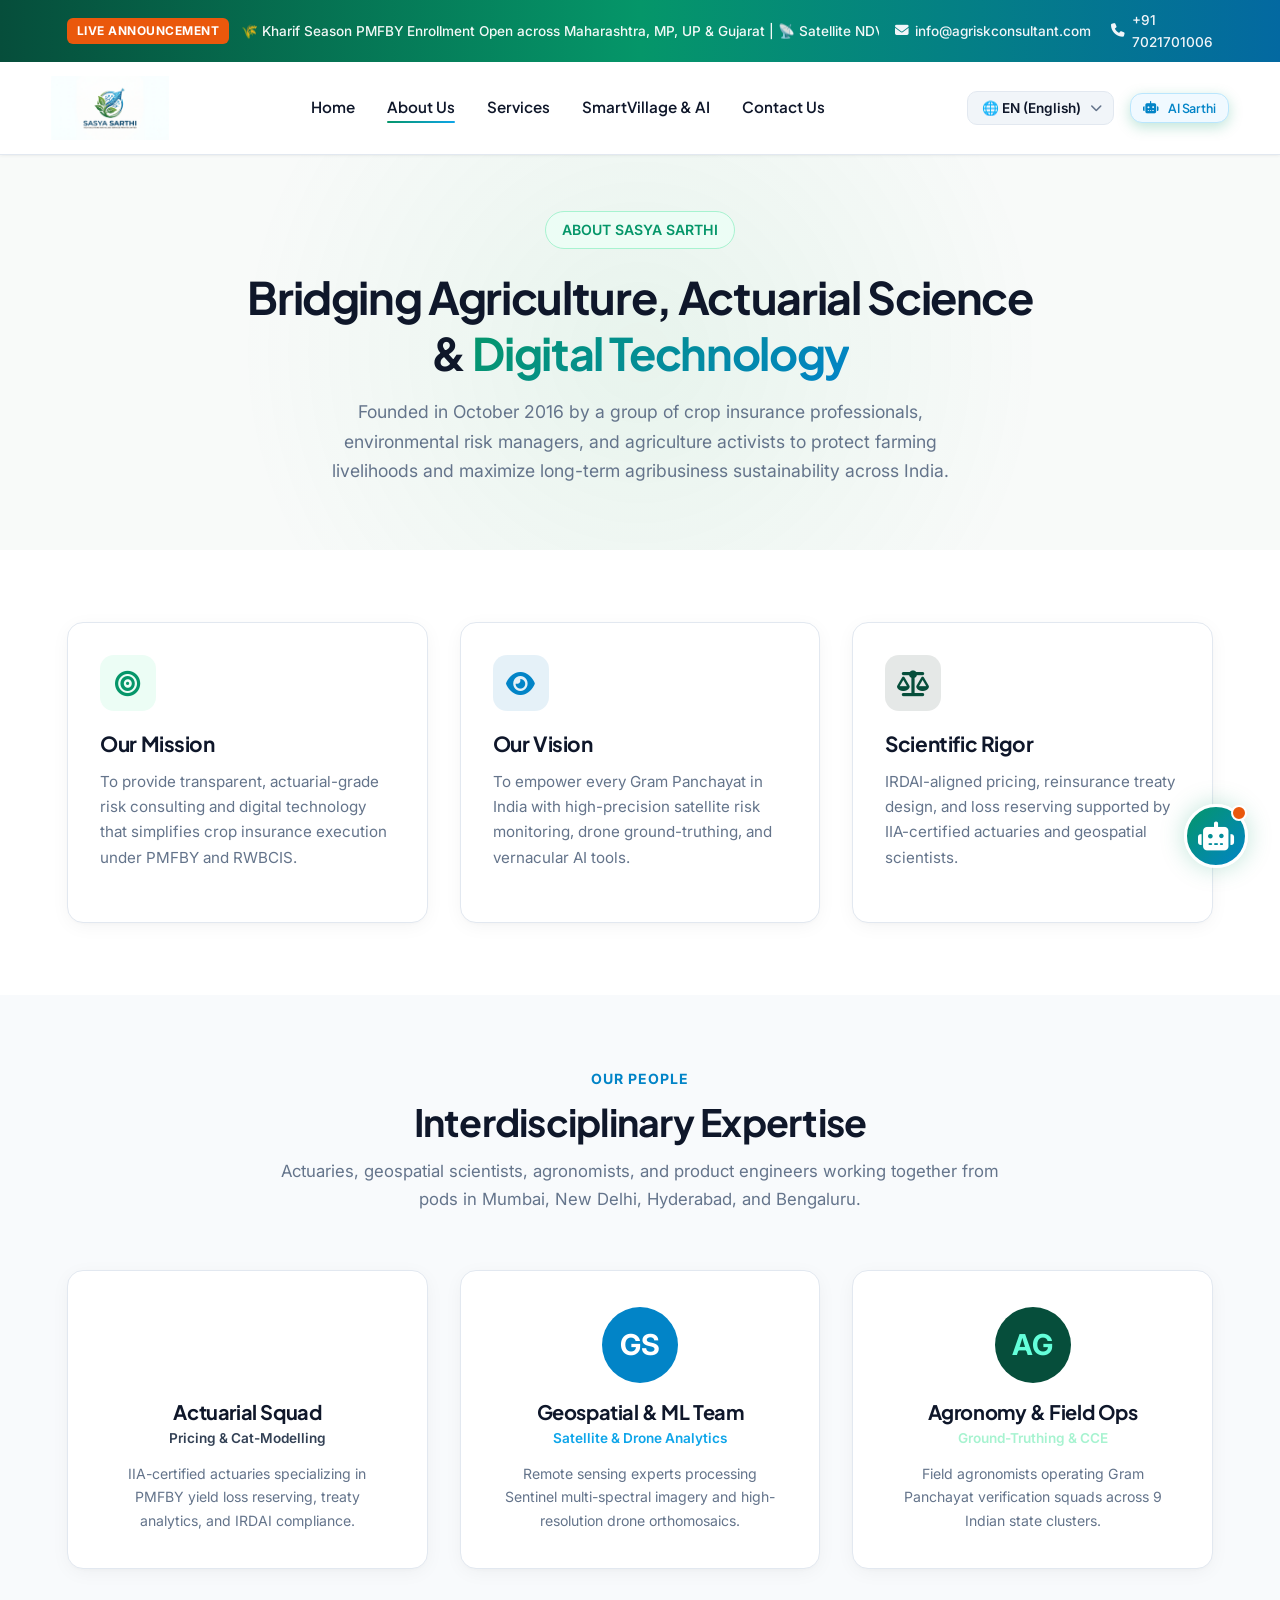
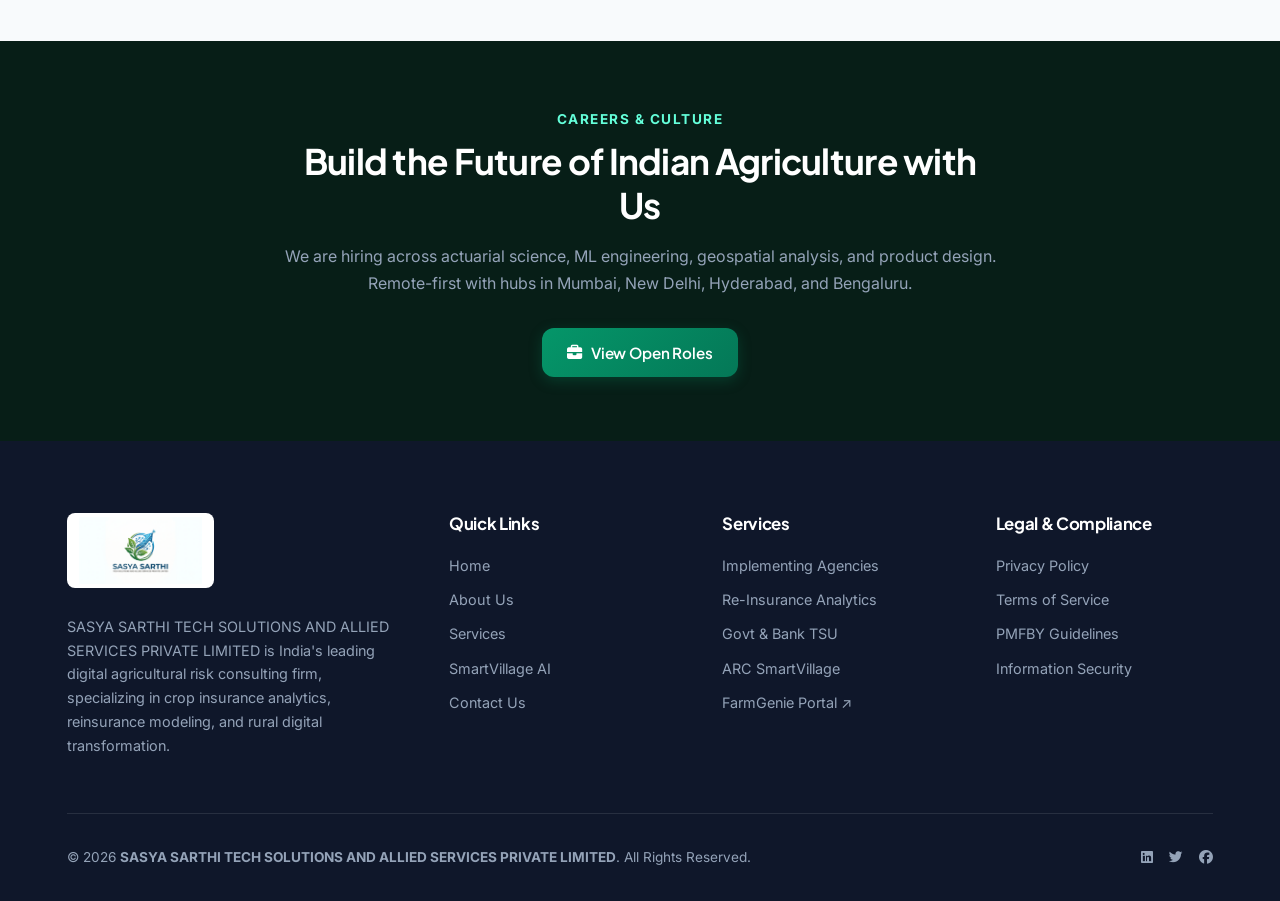
==== commit ab81c579: "Replace website logo with newly attached high-res white background official logo" ====
--- a/aboutus.html
+++ b/aboutus.html
@@ -13,7 +13,7 @@
   <meta property="og:description" content="Actuaries, geospatial scientists, agronomists, and product engineers united by an obsession with better outcomes for Indian agriculture.">
   <meta property="og:type" content="website">
   <meta property="og:url" content="https://www.sasyasarthi.com/aboutus.html">
-  <meta property="og:image" content="assets/official_logo.jpg">
+  <meta property="og:image" content="assets/official_logo.png">
 
   <!-- Google Fonts -->
   <link rel="preconnect" href="https://fonts.googleapis.com">
@@ -25,7 +25,7 @@
 
   <!-- Custom Stylesheet -->
   <link rel="stylesheet" href="css/styles.css">
-  <link rel="icon" href="assets/official_logo.jpg" type="image/jpeg">
+  <link rel="icon" href="assets/official_logo.png" type="image/jpeg">
 </head>
 <body>
 
@@ -47,7 +47,7 @@
   <header class="main-header">
     <div class="container navbar">
       <a href="index.html" class="brand-logo" title="Sasya Sarthi Tech Solutions">
-        <img src="assets/official_logo.jpg" alt="Sasya Sarthi Tech Solutions Logo">
+        <img src="assets/official_logo.png" alt="Sasya Sarthi Tech Solutions Logo">
       </a>
 
       <ul class="nav-menu">
@@ -177,7 +177,7 @@
     <div class="container">
       <div class="footer-grid">
         <div class="footer-brand">
-          <img src="assets/official_logo.jpg" alt="Sasya Sarthi Logo" style="height: 75px; background: #FFFFFF; padding: 4px 12px; border-radius: 8px;">
+          <img src="assets/official_logo.png" alt="Sasya Sarthi Logo" style="height: 75px; background: #FFFFFF; padding: 4px 12px; border-radius: 8px;">
           <p>
             SASYA SARTHI TECH SOLUTIONS AND ALLIED SERVICES PRIVATE LIMITED is India's leading digital agricultural risk consulting firm, specializing in crop insurance analytics, reinsurance modeling, and rural digital transformation.
           </p>
